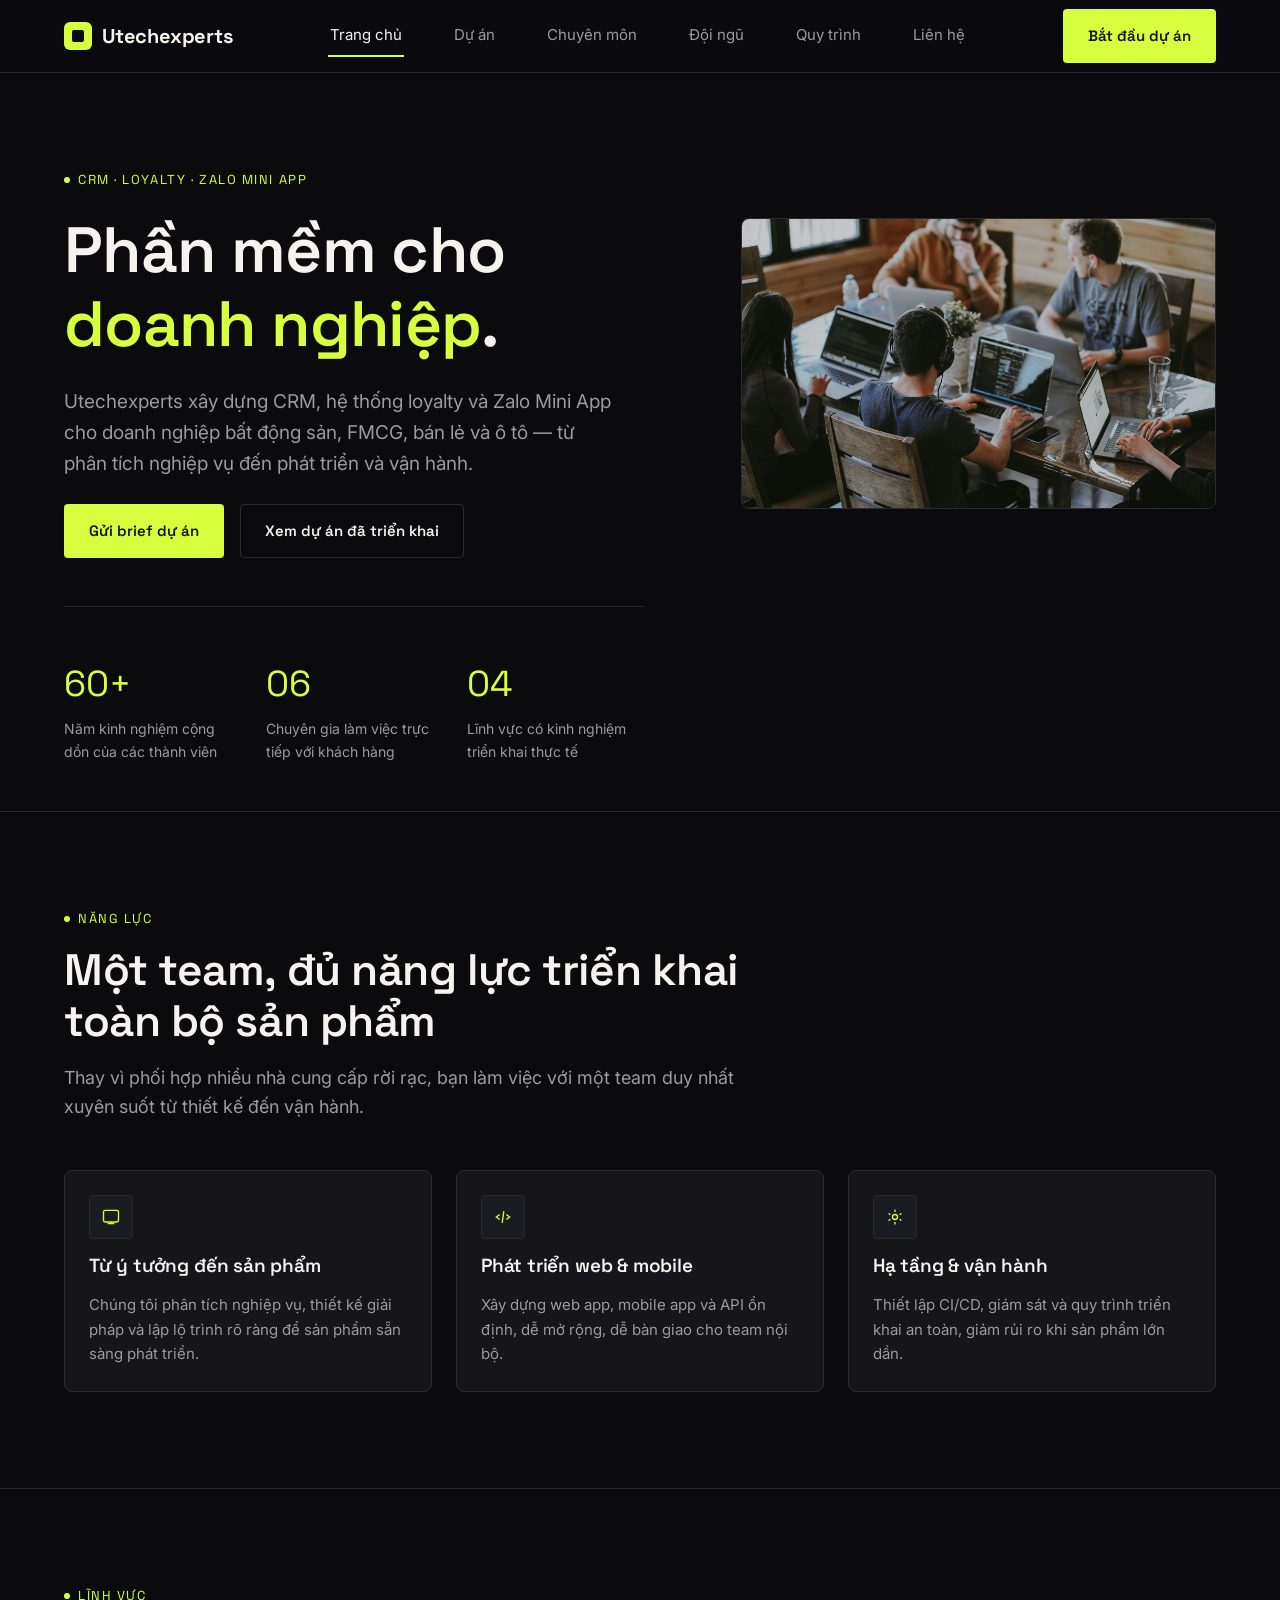
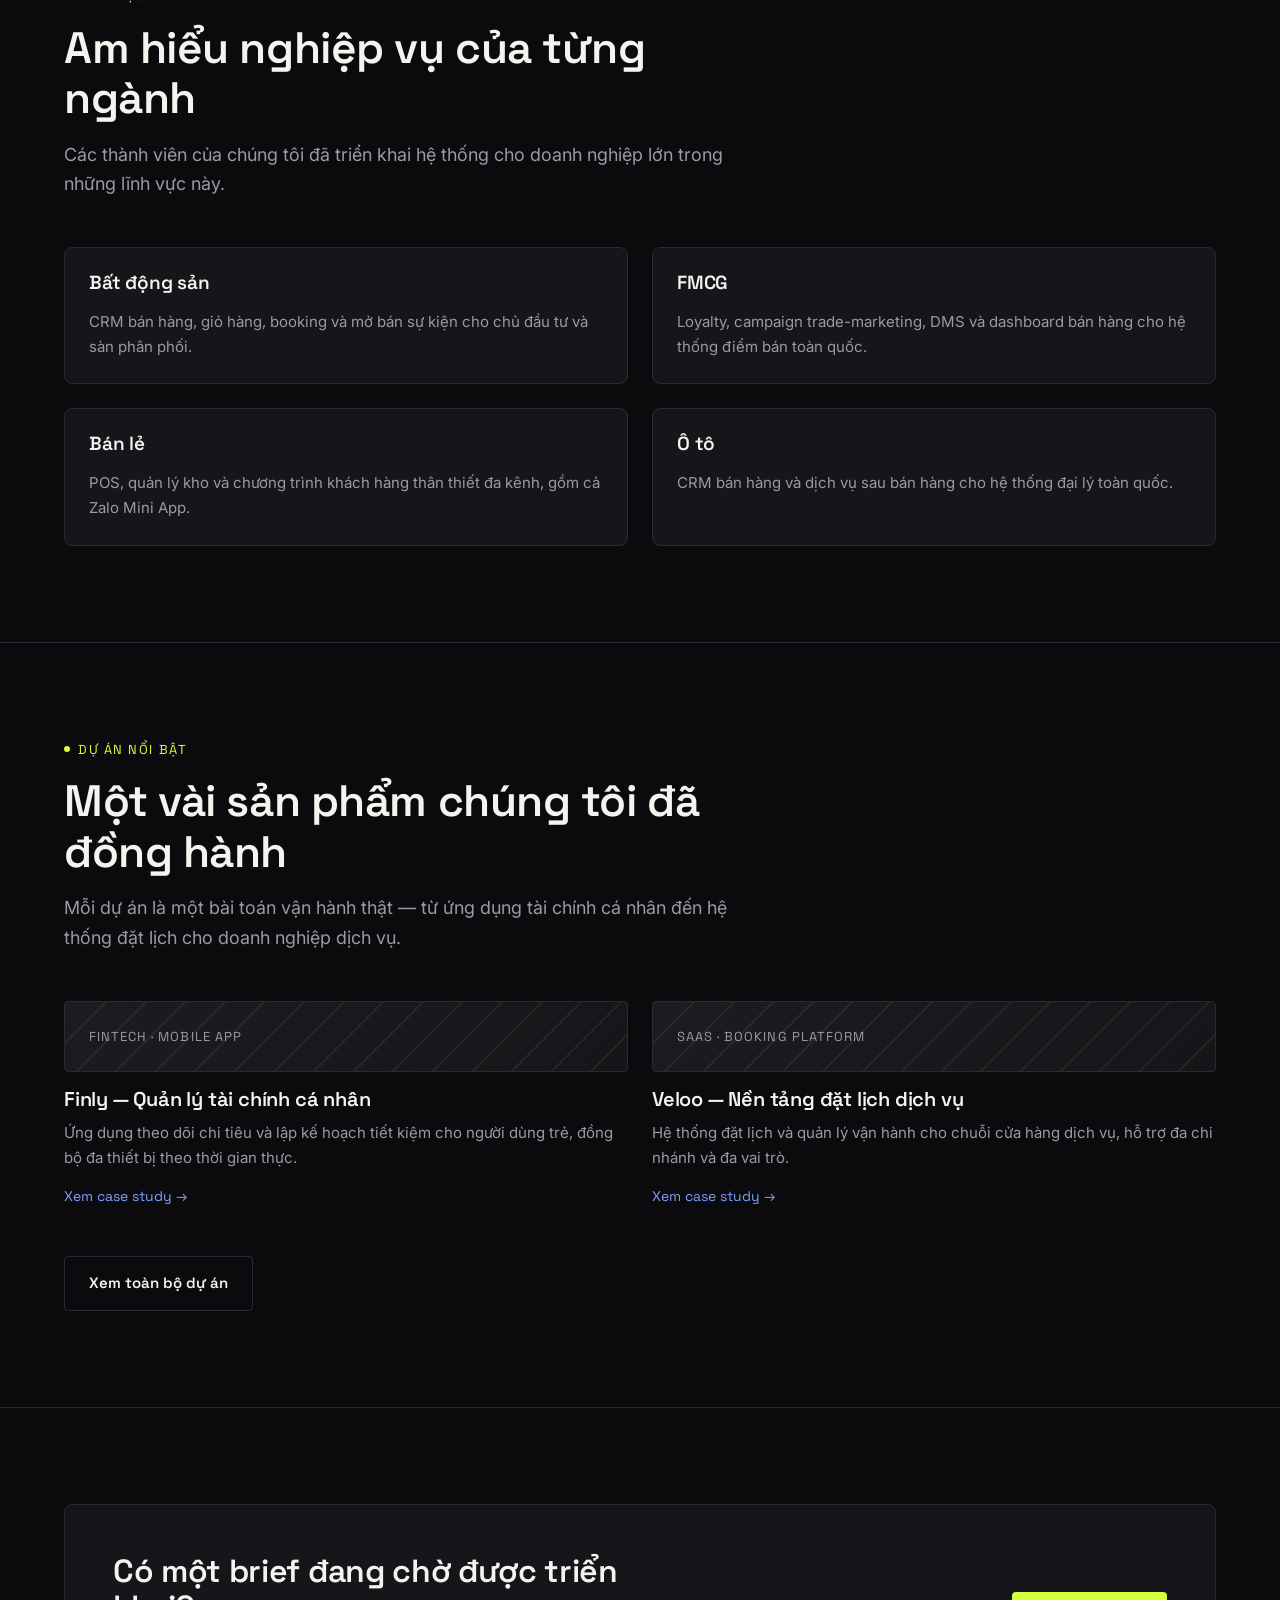
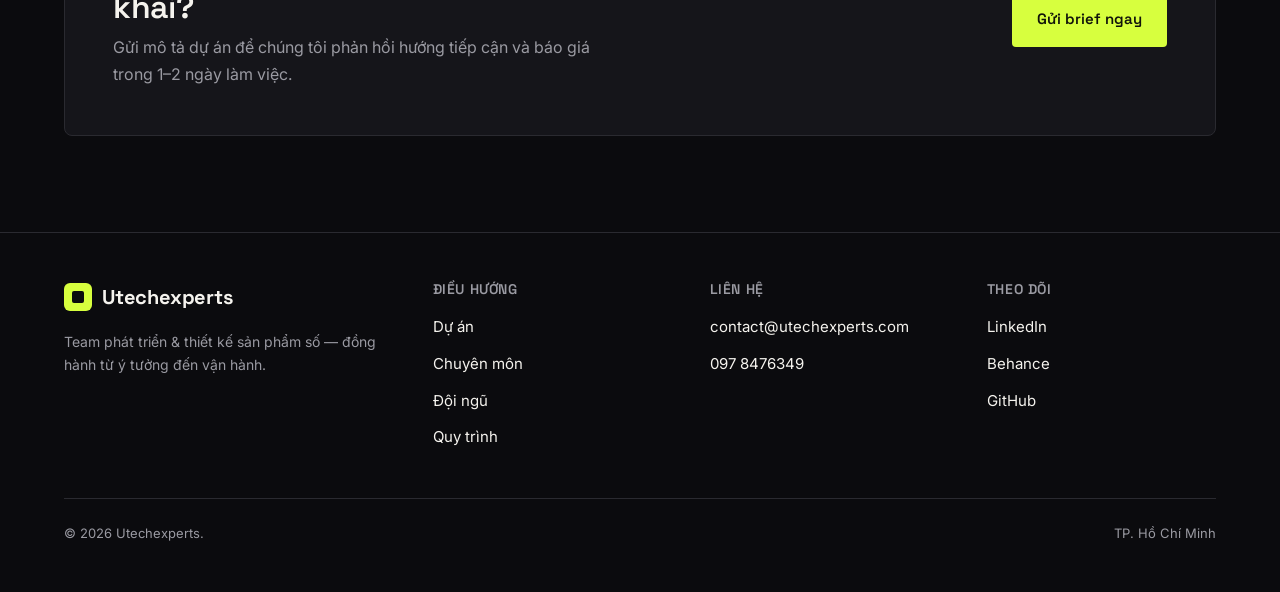
==== index.html @ b56ea6f6 "Point share metadata at utechexperts.com Co-Authored-By: Claude Opus 5.5 <noreply@anthropic.com>" ====
<!doctype html>
<html lang="vi">
<head>
<meta charset="utf-8" />
<meta name="viewport" content="width=device-width, initial-scale=1" />
<title>Utechexperts — Đối tác phát triển sản phẩm số</title>
<meta name="description" content="Utechexperts xây dựng CRM, hệ thống loyalty và Zalo Mini App cho doanh nghiệp, từ phân tích nghiệp vụ đến phát triển và vận hành." />
<link rel="icon" href="assets/favicon.svg" type="image/svg+xml" />
<link rel="apple-touch-icon" href="assets/apple-touch-icon.png" />
<meta property="og:type" content="website" />
<meta property="og:site_name" content="Utechexperts" />
<meta property="og:title" content="Utechexperts — Đối tác phát triển sản phẩm số" />
<meta property="og:description" content="Utechexperts xây dựng CRM, hệ thống loyalty và Zalo Mini App cho doanh nghiệp, từ phân tích nghiệp vụ đến phát triển và vận hành." />
<meta property="og:url" content="https://utechexperts.com/" />
<meta property="og:image" content="https://utechexperts.com/assets/og-image.png" />
<meta property="og:image:width" content="1200" />
<meta property="og:image:height" content="630" />
<meta name="twitter:card" content="summary_large_image" />
<link rel="preconnect" href="https://fonts.googleapis.com" />
<link rel="preconnect" href="https://fonts.gstatic.com" crossorigin />
<link href="https://fonts.googleapis.com/css2?family=Space+Grotesk:wght@500;600;700&family=Inter:wght@400;500;600&display=swap" rel="stylesheet" />
<link rel="stylesheet" href="styles.css" />
</head>
<body>
<a class="skip-link" href="#main">Bỏ qua, đến nội dung chính</a>

<header class="site-header">
  <div class="wrap">
    <a class="brand" href="index.html"><span class="brand-mark" aria-hidden="true"></span>Utechexperts</a>
    <nav class="nav-links" aria-label="Điều hướng chính">
      <a href="index.html" aria-current="page">Trang chủ</a>
      <a href="projects.html">Dự án</a>
      <a href="expertise.html">Chuyên môn</a>
      <a href="team.html">Đội ngũ</a>
      <a href="process.html">Quy trình</a>
      <a href="contact.html">Liên hệ</a>
    </nav>
    <div class="header-actions">
      <a class="btn btn-primary" href="contact.html">Bắt đầu dự án</a>
      <button class="nav-toggle" type="button" aria-label="Mở menu" aria-expanded="false" aria-controls="mobile-panel">
        <span class="od-stack" aria-hidden="true"><span></span><span></span><span></span></span>
      </button>
    </div>
  </div>
</header>
<div class="mobile-panel" id="mobile-panel">
  <div class="wrap">
    <a href="index.html" aria-current="page">Trang chủ</a>
    <a href="projects.html">Dự án</a>
    <a href="expertise.html">Chuyên môn</a>
    <a href="team.html">Đội ngũ</a>
    <a href="process.html">Quy trình</a>
    <a href="contact.html">Liên hệ</a>
    <a class="btn btn-primary btn-block" href="contact.html">Bắt đầu dự án</a>
  </div>
</div>

<main id="main">

  <section class="hero">
    <div class="wrap">
      <div class="hero-copy">
        <span class="eyebrow">CRM · Loyalty · Zalo Mini App</span>
        <h1 class="hero-title">Phần mềm cho<br /><span class="accent-text">doanh nghiệp</span>.</h1>
        <p class="hero-sub">Utechexperts xây dựng CRM, hệ thống loyalty và Zalo Mini App cho doanh nghiệp bất động sản, FMCG, bán lẻ và ô tô — từ phân tích nghiệp vụ đến phát triển và vận hành.</p>
        <div class="hero-cta">
          <a class="btn btn-primary" href="contact.html">Gửi brief dự án</a>
          <a class="btn btn-ghost" href="projects.html">Xem dự án đã triển khai</a>
        </div>
      </div>
      <div class="hero-media">
        <img class="od-media od-media-cover" src="assets/hero-workspace.jpg" width="1800" height="1100" alt="Thành viên Utechexperts đang làm việc cùng nhau trên laptop" loading="eager" />
      </div>
    </div>
    <div class="wrap">
      <div class="stat-row">
        <div class="od-stat reveal">
          <span class="stat-num" data-start-years="2017,2011,2016,2016,2019,2017">60+</span>
          <span class="stat-label">Năm kinh nghiệm cộng dồn của các thành viên</span>
        </div>
        <div class="od-stat reveal">
          <span class="stat-num">06</span>
          <span class="stat-label">Chuyên gia làm việc trực tiếp với khách hàng</span>
        </div>
        <div class="od-stat reveal">
          <span class="stat-num">04</span>
          <span class="stat-label">Lĩnh vực có kinh nghiệm triển khai thực tế</span>
        </div>
      </div>
    </div>
  </section>

  <section class="section" aria-labelledby="capability-title">
    <div class="wrap">
      <div class="section-head reveal">
        <span class="eyebrow">Năng lực</span>
        <h2 class="section-title" id="capability-title">Một team, đủ năng lực triển khai toàn bộ sản phẩm</h2>
        <p>Thay vì phối hợp nhiều nhà cung cấp rời rạc, bạn làm việc với một team duy nhất xuyên suốt từ thiết kế đến vận hành.</p>
      </div>
      <div class="capability-grid">
        <article class="capability-card card reveal">
          <div class="capability-icon" aria-hidden="true">
            <svg width="20" height="20" viewBox="0 0 24 24" fill="none" stroke="currentColor" stroke-width="1.6"><rect x="3" y="4" width="18" height="14" rx="2"/><path d="M8 20h8M12 18v2"/></svg>
          </div>
          <h3>Từ ý tưởng đến sản phẩm</h3>
          <p>Chúng tôi phân tích nghiệp vụ, thiết kế giải pháp và lập lộ trình rõ ràng để sản phẩm sẵn sàng phát triển.</p>
        </article>
        <article class="capability-card card reveal">
          <div class="capability-icon" aria-hidden="true">
            <svg width="20" height="20" viewBox="0 0 24 24" fill="none" stroke="currentColor" stroke-width="1.6"><path d="M8 9l-4 3 4 3M16 9l4 3-4 3M13 5l-2 14"/></svg>
          </div>
          <h3>Phát triển web &amp; mobile</h3>
          <p>Xây dựng web app, mobile app và API ổn định, dễ mở rộng, dễ bàn giao cho team nội bộ.</p>
        </article>
        <article class="capability-card card reveal">
          <div class="capability-icon" aria-hidden="true">
            <svg width="20" height="20" viewBox="0 0 24 24" fill="none" stroke="currentColor" stroke-width="1.6"><circle cx="12" cy="12" r="3"/><path d="M12 3v3M12 18v3M4.2 7.8l2.3 1.3M17.5 14.9l2.3 1.3M4.2 16.2l2.3-1.3M17.5 9.1l2.3-1.3"/></svg>
          </div>
          <h3>Hạ tầng &amp; vận hành</h3>
          <p>Thiết lập CI/CD, giám sát và quy trình triển khai an toàn, giảm rủi ro khi sản phẩm lớn dần.</p>
        </article>
      </div>
    </div>
  </section>

  <section class="section" aria-labelledby="industry-title">
    <div class="wrap">
      <div class="section-head reveal">
        <span class="eyebrow">Lĩnh vực</span>
        <h2 class="section-title" id="industry-title">Am hiểu nghiệp vụ của từng ngành</h2>
        <p>Các thành viên của chúng tôi đã triển khai hệ thống cho doanh nghiệp lớn trong những lĩnh vực này.</p>
      </div>
      <div class="expertise-grid">
        <article class="capability-card card reveal">
          <h3>Bất động sản</h3>
          <p>CRM bán hàng, giỏ hàng, booking và mở bán sự kiện cho chủ đầu tư và sàn phân phối.</p>
        </article>
        <article class="capability-card card reveal">
          <h3>FMCG</h3>
          <p>Loyalty, campaign trade-marketing, DMS và dashboard bán hàng cho hệ thống điểm bán toàn quốc.</p>
        </article>
        <article class="capability-card card reveal">
          <h3>Bán lẻ</h3>
          <p>POS, quản lý kho và chương trình khách hàng thân thiết đa kênh, gồm cả Zalo Mini App.</p>
        </article>
        <article class="capability-card card reveal">
          <h3>Ô tô</h3>
          <p>CRM bán hàng và dịch vụ sau bán hàng cho hệ thống đại lý toàn quốc.</p>
        </article>
      </div>
    </div>
  </section>

  <section class="section" aria-labelledby="projects-title">
    <div class="wrap">
      <div class="section-head reveal">
        <span class="eyebrow">Dự án nổi bật</span>
        <h2 class="section-title" id="projects-title">Một vài sản phẩm chúng tôi đã đồng hành</h2>
        <p>Mỗi dự án là một bài toán vận hành thật — từ ứng dụng tài chính cá nhân đến hệ thống đặt lịch cho doanh nghiệp dịch vụ.</p>
      </div>
      <div class="project-preview-grid">
        <article class="project-card reveal">
          <div class="project-media"><span class="project-tag">Fintech · Mobile app</span></div>
          <div class="project-body">
            <h3>Finly — Quản lý tài chính cá nhân</h3>
            <p class="od-clamp-2">Ứng dụng theo dõi chi tiêu và lập kế hoạch tiết kiệm cho người dùng trẻ, đồng bộ đa thiết bị theo thời gian thực.</p>
            <a class="project-link" href="projects.html#finly">Xem case study →</a>
          </div>
        </article>
        <article class="project-card reveal">
          <div class="project-media"><span class="project-tag">SaaS · Booking platform</span></div>
          <div class="project-body">
            <h3>Veloo — Nền tảng đặt lịch dịch vụ</h3>
            <p class="od-clamp-2">Hệ thống đặt lịch và quản lý vận hành cho chuỗi cửa hàng dịch vụ, hỗ trợ đa chi nhánh và đa vai trò.</p>
            <a class="project-link" href="projects.html#veloo">Xem case study →</a>
          </div>
        </article>
      </div>
      <div class="hero-cta" style="margin-top: var(--gap-lg)">
        <a class="btn btn-ghost" href="projects.html">Xem toàn bộ dự án</a>
      </div>
    </div>
  </section>

  <section class="section" aria-labelledby="cta-title">
    <div class="wrap">
      <div class="cta-band reveal">
        <div class="od-stack" style="gap: 8px; max-width: 520px;">
          <h2 id="cta-title">Có một brief đang chờ được triển khai?</h2>
          <p>Gửi mô tả dự án để chúng tôi phản hồi hướng tiếp cận và báo giá trong 1–2 ngày làm việc.</p>
        </div>
        <a class="btn btn-primary" href="contact.html">Gửi brief ngay</a>
      </div>
    </div>
  </section>

</main>

<footer class="site-footer">
  <div class="wrap">
    <div class="footer-grid">
      <div class="footer-brand">
        <a class="brand" href="index.html"><span class="brand-mark" aria-hidden="true"></span>Utechexperts</a>
        <p>Team phát triển &amp; thiết kế sản phẩm số — đồng hành từ ý tưởng đến vận hành.</p>
      </div>
      <div class="footer-col">
        <h4>Điều hướng</h4>
        <ul>
          <li><a href="projects.html">Dự án</a></li>
          <li><a href="expertise.html">Chuyên môn</a></li>
          <li><a href="team.html">Đội ngũ</a></li>
          <li><a href="process.html">Quy trình</a></li>
        </ul>
      </div>
      <div class="footer-col">
        <h4>Liên hệ</h4>
        <ul>
          <li><a href="mailto:contact@utechexperts.com">contact@utechexperts.com</a></li>
          <li><a href="tel:+84978476349">097 8476349</a></li>
        </ul>
      </div>
      <div class="footer-col">
        <h4>Theo dõi</h4>
        <ul>
          <li><a href="#">LinkedIn</a></li>
          <li><a href="#">Behance</a></li>
          <li><a href="#">GitHub</a></li>
        </ul>
      </div>
    </div>
    <div class="footer-bottom">
      <span>© 2026 Utechexperts.</span>
      <span>TP. Hồ Chí Minh</span>
    </div>
  </div>
</footer>

<script src="script.js" defer></script>
</body>
</html>
---- styles.css ----
/* OD-LAYOUT-PRIMITIVES v1 — structure only: display, flex/grid, overflow, wrapping, ratio.
   Put this @layer first; product CSS outside the layer always wins. */
@layer od-layout {
  :where(.od-stack,.od-row,.od-row-top,.od-cluster,.od-grid,.od-field,.od-stat,.od-cell,.od-tile) > :where(*) { min-width: 0; }

  .od-stack   { display: flex; flex-direction: column; gap: var(--od-gap, 8px); }
  .od-row     { display: flex; align-items: center; gap: var(--od-gap, 8px); }
  .od-row-top { display: flex; align-items: flex-start; gap: var(--od-gap, 8px); }
  .od-cluster { display: flex; flex-wrap: wrap; align-items: center; gap: var(--od-gap, 8px); }
  .od-fill    { flex: 1 1 0; min-width: 0; }
  .od-fixed   { flex: none; }
  .od-grid    { display: grid; gap: var(--od-gap, 12px); grid-template-columns: repeat(var(--od-cols, 3), minmax(0, 1fr)); }

  .od-stat, .od-field, .od-cell { display: grid; gap: var(--od-gap, 2px); }
  :where(.od-stat,.od-field,.od-cell) > :where(*) { display: block; }
  .od-tile { display: grid; grid-template-rows: auto 1fr; }
  :where(.od-tile) > :where(*) { display: block; }

  .od-media { display: block; width: 100%; height: auto; aspect-ratio: var(--od-ratio, auto); }
  .od-media-cover { object-fit: cover; }

  .od-truncate { display: block; max-width: 100%; overflow: hidden; white-space: nowrap; text-overflow: ellipsis; }
  .od-clamp-2, .od-clamp-3 { display: -webkit-box; -webkit-box-orient: vertical; overflow: hidden; overflow-wrap: anywhere; }
  .od-clamp-2 { -webkit-line-clamp: 2; }
  .od-clamp-3 { -webkit-line-clamp: 3; }
  .od-lines-2 { min-height: calc(2 * 1.4em); }
  .od-nowrap  { white-space: nowrap; }
  .od-keep    { word-break: keep-all; overflow-wrap: anywhere; }

  .od-screen { display: grid; grid-template-rows: auto minmax(0, 1fr) auto; height: 100%; }
  .od-scroll { overflow-y: auto; overscroll-behavior: contain; min-height: 0; }

  .od-rail { display: flex; gap: var(--od-gap, 8px); overflow-x: auto; scroll-snap-type: x proximity; scrollbar-width: none;
             padding-inline: var(--od-rail-pad, 16px); scroll-padding-inline: var(--od-rail-pad, 16px); }
  .od-rail::-webkit-scrollbar { display: none; }
  :where(.od-rail) > :where(*) { flex: none; scroll-snap-align: start; }
  :where(.od-rail) > :where(:last-child) { margin-inline-end: var(--od-rail-pad, 16px); }

  .od-spacer { flex: none; visibility: hidden; pointer-events: none; }
  .od-touch  { min-width: 44px; min-height: 44px; }
}
/* /OD-LAYOUT-PRIMITIVES v1 */

/* ---------- Design tokens ---------- */
:root {
  --bg: #0b0b0e;
  --surface: #15151a;
  --surface-2: #1b1b22;
  --fg: #f5f3ee;
  --muted: #9a9aa2;
  --border: #2a2a30;
  --accent: #d7ff3e;
  --accent-ink: #11140a;
  --accent-2: #7f9fff;
  --danger: #ff6b5e;
  --success: #6fe6a3;

  --font-display: "Space Grotesk", system-ui, -apple-system, "Segoe UI", "Helvetica Neue", Arial, sans-serif;
  --font-body: "Inter", system-ui, -apple-system, "Segoe UI", "Helvetica Neue", Arial, sans-serif;

  --radius: 4px;
  --radius-lg: 8px;

  --container: 1200px;
  --gap-xs: 8px;
  --gap-sm: 16px;
  --gap-md: 24px;
  --gap-lg: 48px;
  --gap-xl: 96px;

  --dur-sm: 200ms;
  --dur-md: 320ms;
  --ease-out: cubic-bezier(0.16, 1, 0.3, 1);
  --ease-in: cubic-bezier(0.7, 0, 0.84, 0);
}

@media (prefers-reduced-motion: reduce) {
  *, *::before, *::after { animation-duration: 0.001ms !important; animation-iteration-count: 1 !important; transition-duration: 0.001ms !important; scroll-behavior: auto !important; }
}

/* ---------- Reset ---------- */
* { box-sizing: border-box; }
html { scroll-behavior: smooth; }
body {
  margin: 0;
  background: var(--bg);
  color: var(--fg);
  font-family: var(--font-body);
  font-size: 16px;
  line-height: 1.65;
  -webkit-font-smoothing: antialiased;
}
img { max-width: 100%; }
h1, h2, h3, h4 { font-family: var(--font-display); font-weight: 600; line-height: 1.15; margin: 0; letter-spacing: -0.01em; }
p { margin: 0; color: var(--muted); max-width: 68ch; }
a { color: inherit; }
ul { margin: 0; padding: 0; list-style: none; }
button { font-family: inherit; }

a:focus-visible,
button:focus-visible,
input:focus-visible,
select:focus-visible,
textarea:focus-visible,
[tabindex]:focus-visible {
  outline: 2px solid var(--accent);
  outline-offset: 3px;
  border-radius: var(--radius);
}

.skip-link {
  position: absolute;
  left: -9999px;
  top: 0;
  background: var(--accent);
  color: var(--accent-ink);
  padding: 10px 16px;
  border-radius: var(--radius);
  z-index: 200;
}
.skip-link:focus {
  left: var(--gap-sm);
  top: var(--gap-sm);
}

/* ---------- Layout helpers ---------- */
.wrap {
  max-width: var(--container);
  margin: 0 auto;
  padding: 0 var(--gap-md);
}
.section {
  padding: var(--gap-xl) 0;
  border-top: 1px solid var(--border);
}
.section--tight { padding: var(--gap-lg) 0; }
.section-head {
  display: flex;
  flex-direction: column;
  gap: var(--gap-sm);
  margin-bottom: var(--gap-lg);
  max-width: 680px;
}
.eyebrow {
  display: inline-flex;
  align-items: center;
  gap: 8px;
  font-family: var(--font-display);
  font-size: 13px;
  letter-spacing: 0.12em;
  text-transform: uppercase;
  color: var(--accent);
}
.eyebrow::before {
  content: "";
  width: 6px;
  height: 6px;
  border-radius: 50%;
  background: var(--accent);
}
h2.section-title { font-size: clamp(28px, 4vw, 44px); }
.section-head p { font-size: 18px; }

/* ---------- Header ---------- */
.site-header {
  position: sticky;
  top: 0;
  z-index: 100;
  background: rgba(11, 11, 14, 0.86);
  backdrop-filter: blur(10px);
  border-bottom: 1px solid var(--border);
}
.site-header .wrap {
  display: flex;
  align-items: center;
  justify-content: space-between;
  height: 72px;
}
.brand {
  font-family: var(--font-display);
  font-weight: 700;
  font-size: 20px;
  letter-spacing: -0.01em;
  display: flex;
  align-items: center;
  gap: 10px;
  text-decoration: none;
  white-space: nowrap;
}
.brand-mark {
  width: 28px;
  height: 28px;
  border-radius: 6px;
  background: var(--accent);
  flex: none;
  position: relative;
}
.brand-mark::after {
  content: "";
  position: absolute;
  inset: 8px;
  background: var(--bg);
  border-radius: 2px;
}

.nav-links {
  display: flex;
  align-items: center;
  gap: var(--gap-lg);
}
.nav-links a {
  font-size: 15px;
  text-decoration: none;
  color: var(--muted);
  padding: 8px 2px;
  border-bottom: 2px solid transparent;
  transition: color var(--dur-sm) var(--ease-out), border-color var(--dur-sm) var(--ease-out);
}
.nav-links a:hover { color: var(--fg); }
.nav-links a[aria-current="page"] { color: var(--fg); border-bottom-color: var(--accent); }

.header-actions { display: flex; align-items: center; gap: var(--gap-sm); }

.nav-toggle {
  display: none;
  flex: none;
  width: 44px;
  height: 44px;
  align-items: center;
  justify-content: center;
  background: transparent;
  border: 1px solid var(--border);
  border-radius: var(--radius);
  color: var(--fg);
  cursor: pointer;
}
.nav-toggle .od-stack { display: flex; flex-direction: column; gap: 4px; width: 18px; height: auto; background: none; }
.nav-toggle span { display: block; height: 2px; background: var(--fg); border-radius: 1px; transition: transform var(--dur-sm) var(--ease-out), opacity var(--dur-sm) var(--ease-out); }
.nav-toggle[aria-expanded="true"] span:nth-child(1) { transform: translateY(6px) rotate(45deg); }
.nav-toggle[aria-expanded="true"] span:nth-child(2) { opacity: 0; }
.nav-toggle[aria-expanded="true"] span:nth-child(3) { transform: translateY(-6px) rotate(-45deg); }

.mobile-panel {
  display: none;
  border-top: 1px solid var(--border);
  background: var(--bg);
}
.mobile-panel.is-open { display: block; }
.mobile-panel .wrap { flex-direction: column; align-items: stretch; height: auto; padding: var(--gap-md); gap: var(--gap-sm); display: flex; }
.mobile-panel a {
  text-decoration: none;
  color: var(--fg);
  font-family: var(--font-display);
  font-size: 18px;
  padding: 12px 4px;
  border-bottom: 1px solid var(--border);
}
.mobile-panel a[aria-current="page"] { color: var(--accent); }

/* ---------- Buttons ---------- */
.btn {
  display: inline-flex;
  align-items: center;
  justify-content: center;
  gap: 8px;
  padding: 14px 24px;
  border-radius: var(--radius);
  font-family: var(--font-display);
  font-size: 15px;
  font-weight: 600;
  text-decoration: none;
  cursor: pointer;
  border: 1px solid transparent;
  transition: transform var(--dur-sm) var(--ease-out), background var(--dur-sm) var(--ease-out), border-color var(--dur-sm) var(--ease-out);
  white-space: nowrap;
}
.btn:active { transform: translateY(1px); }
.btn-primary { background: var(--accent); color: var(--accent-ink); }
.btn-primary:hover { background: #c3ea2f; }
.btn-ghost { background: transparent; color: var(--fg); border-color: var(--border); }
.btn-ghost:hover { border-color: var(--fg); }
.btn-block { width: 100%; }
.btn[disabled] { opacity: 0.5; cursor: not-allowed; }

/* ---------- Hero ---------- */
.hero { padding: var(--gap-xl) 0 var(--gap-lg); }
.hero .wrap {
  display: grid;
  grid-template-columns: 1.1fr 0.9fr;
  gap: var(--gap-xl);
  align-items: center;
}
.hero-copy { display: flex; flex-direction: column; gap: var(--gap-md); }
.hero-title { font-size: clamp(36px, 5.4vw, 64px); }
.hero-title .accent-text { color: var(--accent); }
.hero-sub { font-size: 19px; max-width: 46ch; }
.hero-cta { display: flex; gap: var(--gap-sm); flex-wrap: wrap; }
.hero-media { border-radius: var(--radius-lg); overflow: hidden; border: 1px solid var(--border); }
.hero-media img { --od-ratio: 1800/1100; }

.stat-row {
  display: grid;
  grid-template-columns: repeat(3, minmax(0, 1fr));
  gap: var(--gap-md);
  margin-top: var(--gap-lg);
  padding-top: var(--gap-lg);
  border-top: 1px solid var(--border);
}
.stat-row .od-stat .stat-num { font-family: var(--font-display); font-size: 36px; color: var(--accent); }
.stat-row .od-stat .stat-label { font-size: 14px; color: var(--muted); }

/* ---------- Cards / chips ---------- */
.chip {
  display: inline-flex;
  align-items: center;
  padding: 6px 12px;
  border-radius: 999px;
  border: 1px solid var(--border);
  font-size: 13px;
  color: var(--muted);
  background: var(--surface);
  white-space: nowrap;
}
.card {
  background: var(--surface);
  border: 1px solid var(--border);
  border-radius: var(--radius-lg);
  padding: var(--gap-md);
}

/* capability / value grid */
.capability-grid { display: grid; grid-template-columns: repeat(3, minmax(0, 1fr)); gap: var(--gap-md); }
.capability-card { display: flex; flex-direction: column; gap: var(--gap-sm); }
.capability-icon {
  width: 44px; height: 44px;
  border-radius: var(--radius);
  background: var(--surface-2);
  border: 1px solid var(--border);
  display: flex; align-items: center; justify-content: center;
  color: var(--accent);
  flex: none;
}
.capability-card h3 { font-size: 19px; }
.capability-card p { font-size: 15px; }

/* featured project preview on home */
.project-preview-grid { display: grid; grid-template-columns: repeat(2, minmax(0, 1fr)); gap: var(--gap-md); }
.project-card { display: flex; flex-direction: column; overflow: hidden; }
.project-media {
  --od-ratio: 16/10;
  border-radius: var(--radius);
  background: linear-gradient(135deg, var(--surface-2), var(--surface));
  border: 1px solid var(--border);
  position: relative;
  display: flex;
  align-items: flex-end;
  padding: var(--gap-md);
  overflow: hidden;
}
.project-media .project-tag {
  font-family: var(--font-display);
  font-size: 13px;
  letter-spacing: 0.08em;
  text-transform: uppercase;
  color: var(--muted);
}
.project-media::before {
  content: "";
  position: absolute;
  inset: 0;
  background: repeating-linear-gradient(135deg, rgba(215,255,62,0.07) 0 2px, transparent 2px 28px);
}
.project-body { padding-top: var(--gap-sm); display: flex; flex-direction: column; gap: 10px; }
.project-body h3 { font-size: 20px; }
.project-body p { font-size: 15px; }
.project-link {
  margin-top: 4px;
  font-family: var(--font-display);
  font-size: 14px;
  color: var(--accent-2);
  text-decoration: none;
  display: inline-flex;
  align-items: center;
  gap: 6px;
}
.project-link:hover { text-decoration: underline; }

/* CTA band */
.cta-band {
  background: var(--surface);
  border: 1px solid var(--border);
  border-radius: var(--radius-lg);
  padding: var(--gap-lg);
  display: flex;
  align-items: center;
  justify-content: space-between;
  gap: var(--gap-lg);
  flex-wrap: wrap;
}
.cta-band h2 { font-size: clamp(24px, 3vw, 32px); }

/* ---------- Footer ---------- */
.site-footer { border-top: 1px solid var(--border); padding: var(--gap-lg) 0; }
.footer-grid { display: grid; grid-template-columns: 1.4fr 1fr 1fr 1fr; gap: var(--gap-lg); }
.footer-brand p { font-size: 14px; margin-top: var(--gap-sm); }
.footer-col h4 { font-family: var(--font-display); font-size: 14px; letter-spacing: 0.04em; text-transform: uppercase; color: var(--muted); margin-bottom: var(--gap-sm); }
.footer-col ul { display: flex; flex-direction: column; gap: 10px; }
.footer-col a { font-size: 15px; text-decoration: none; color: var(--fg); }
.footer-col a:hover { color: var(--accent); }
.footer-bottom {
  margin-top: var(--gap-lg);
  padding-top: var(--gap-md);
  border-top: 1px solid var(--border);
  display: flex;
  justify-content: space-between;
  align-items: center;
  flex-wrap: wrap;
  gap: var(--gap-sm);
  font-size: 13px;
  color: var(--muted);
}

/* ---------- Projects page ---------- */
.filter-rail { margin-bottom: var(--gap-lg); }
.filter-chip {
  border: 1px solid var(--border);
  background: var(--surface);
  color: var(--muted);
  border-radius: 999px;
  padding: 8px 16px;
  font-size: 14px;
  cursor: pointer;
  transition: border-color var(--dur-sm) var(--ease-out), color var(--dur-sm) var(--ease-out);
}
.filter-chip:hover { color: var(--fg); }
.filter-chip.is-active { border-color: var(--accent); color: var(--fg); background: var(--surface-2); }

.projects-grid { display: grid; grid-template-columns: repeat(2, minmax(0, 1fr)); gap: var(--gap-md); }
.project-meta { display: flex; gap: 8px; flex-wrap: wrap; }

.case-study {
  padding: var(--gap-lg) 0;
  border-top: 1px solid var(--border);
  display: grid;
  grid-template-columns: minmax(0, 0.9fr) minmax(0, 1.1fr);
  align-items: start;
  gap: var(--gap-xl);
  scroll-margin-top: 96px;
}
.case-study:first-of-type { border-top: none; }
.case-study-media { border-radius: var(--radius-lg); border: 1px solid var(--border); }
.case-study-media img { --od-ratio: 4/3; }
.case-study-body { display: flex; flex-direction: column; gap: var(--gap-md); }
.case-kicker { color: var(--accent-2); font-family: var(--font-display); font-size: 13px; letter-spacing: 0.08em; text-transform: uppercase; }
.case-study-body h3 { font-size: clamp(24px, 3vw, 32px); }
.case-block h4 { font-family: var(--font-display); font-size: 14px; color: var(--muted); margin-bottom: 6px; }
.case-block p { font-size: 15px; }

/* ---------- Expertise page ---------- */
.expertise-grid { display: grid; grid-template-columns: repeat(2, minmax(0, 1fr)); gap: var(--gap-md); }
.expertise-card { padding: var(--gap-md); }
.expertise-card .cap-head { margin-bottom: var(--gap-sm); }
.expertise-card h3 { font-size: 21px; }
.skill-rail { gap: 8px; margin-top: var(--gap-sm); }

.principles-grid { display: grid; grid-template-columns: repeat(3, minmax(0, 1fr)); gap: var(--gap-md); }

/* ---------- Team page ---------- */
.team-grid { display: grid; grid-template-columns: repeat(3, minmax(0, 1fr)); gap: var(--gap-md); }
.team-card { overflow: hidden; }
.team-photo { --od-ratio: 1/1; border-radius: var(--radius); margin-bottom: var(--gap-sm); }
.team-avatar {
  display: flex;
  align-items: center;
  justify-content: center;
  aspect-ratio: 2/1;
  background: var(--surface-2);
  border: 1px solid var(--border);
  color: var(--accent);
  font-family: var(--font-display);
  font-size: 40px;
  font-weight: 600;
}
.team-card h3 { font-size: 19px; }
.team-role { color: var(--accent-2); font-size: 14px; margin-top: 2px; }
.team-bio { color: var(--muted); font-size: 14px; margin-top: var(--gap-sm); }
.team-skills { margin-top: var(--gap-sm); gap: 6px; }
.team-links { margin-top: var(--gap-sm); gap: 10px; }
.team-links a {
  width: 36px; height: 36px;
  border-radius: 50%;
  border: 1px solid var(--border);
  display: flex; align-items: center; justify-content: center;
  color: var(--muted);
  text-decoration: none;
  transition: color var(--dur-sm) var(--ease-out), border-color var(--dur-sm) var(--ease-out);
}
.team-links a:hover { color: var(--accent); border-color: var(--accent); }

.culture-band { display: grid; grid-template-columns: repeat(4, minmax(0, 1fr)); gap: var(--gap-md); }
.culture-item { text-align: left; }
.culture-item .stat-num { font-family: var(--font-display); font-size: 30px; color: var(--accent); display: block; }
.culture-item .stat-label { font-size: 14px; color: var(--muted); display: block; margin-top: 4px; }

/* ---------- Process page ---------- */
.process-hero { padding-bottom: var(--gap-md); }
.process-list { display: flex; flex-direction: column; }
.process-step {
  display: grid;
  grid-template-columns: 96px 1fr;
  gap: var(--gap-lg);
  padding: var(--gap-lg) 0;
  border-top: 1px solid var(--border);
}
.process-step:first-child { border-top: none; }
.process-num { font-family: var(--font-display); font-size: 40px; color: var(--surface-2); -webkit-text-stroke: 1px var(--border); }
.process-step.is-visible .process-num,
.process-step h3 { color: var(--fg); }
.process-step-head { display: flex; align-items: baseline; gap: var(--gap-sm); flex-wrap: wrap; margin-bottom: 10px; }
.process-step h3 { font-size: 24px; }
.process-duration { font-size: 13px; color: var(--muted); border: 1px solid var(--border); border-radius: 999px; padding: 4px 10px; white-space: nowrap; }
.process-step p { font-size: 16px; max-width: 60ch; }
.process-deliverables { margin-top: var(--gap-sm); gap: 8px; }

/* ---------- Contact page ---------- */
.contact-layout { display: grid; grid-template-columns: 1fr 1.3fr; gap: var(--gap-xl); align-items: start; }
.contact-info { display: flex; flex-direction: column; gap: var(--gap-lg); }
.contact-info-block h4 { font-family: var(--font-display); font-size: 14px; color: var(--muted); text-transform: uppercase; letter-spacing: 0.06em; margin-bottom: 8px; }
.contact-info-block a, .contact-info-block p { font-size: 17px; }
.contact-info-block a { text-decoration: none; color: var(--fg); }
.contact-info-block a:hover { color: var(--accent); }

.form-card { padding: var(--gap-lg); }
.od-field { gap: 6px; }
.od-field label {
  font-size: 14px;
  font-weight: 600;
  color: var(--fg);
}
.required-mark { color: var(--accent); margin-left: 2px; }
.od-field input,
.od-field select,
.od-field textarea {
  background: var(--bg);
  border: 1px solid var(--border);
  border-radius: var(--radius);
  color: var(--fg);
  padding: 12px 14px;
  font-family: var(--font-body);
  font-size: 15px;
  width: 100%;
}
.od-field input:focus,
.od-field select:focus,
.od-field textarea:focus { outline: 2px solid var(--accent); outline-offset: 2px; }
.od-field textarea { resize: vertical; min-height: 120px; }
.field-hint { font-size: 13px; color: var(--muted); }
.field-error {
  font-size: 13px;
  color: var(--danger);
  display: none;
}
.od-field.has-error input,
.od-field.has-error select,
.od-field.has-error textarea { border-color: var(--danger); }
.od-field.has-error .field-error { display: block; }

.form-grid { display: grid; grid-template-columns: repeat(2, minmax(0, 1fr)); gap: var(--gap-sm); }
.form-grid .od-field--full { grid-column: 1 / -1; }

.form-status {
  display: none;
  align-items: flex-start;
  gap: 10px;
  padding: var(--gap-sm);
  border-radius: var(--radius);
  border: 1px solid var(--success);
  background: rgba(111, 230, 163, 0.08);
  color: var(--success);
  font-size: 14px;
  margin-top: var(--gap-sm);
}
.form-status.is-visible { display: flex; }
.form-status.is-error { border-color: var(--danger); background: rgba(255, 107, 94, 0.08); color: var(--danger); }

.faq-list { display: flex; flex-direction: column; gap: 0; }
.faq-item { border-top: 1px solid var(--border); padding: var(--gap-sm) 0; }
.faq-item:first-child { border-top: none; }
.faq-item summary {
  font-family: var(--font-display);
  font-size: 16px;
  cursor: pointer;
  padding: 8px 0;
  list-style: none;
  display: flex;
  justify-content: space-between;
  align-items: center;
  gap: var(--gap-sm);
}
.faq-item summary::-webkit-details-marker { display: none; }
.faq-item summary::after { content: "+"; color: var(--accent); font-size: 20px; flex: none; }
.faq-item[open] summary::after { content: "–"; }
.faq-item p { padding: 8px 0 4px; font-size: 15px; }

/* ---------- Reveal-on-scroll (progressive, respects reduced motion) ---------- */
.reveal { opacity: 1; transform: none; }
@media (prefers-reduced-motion: no-preference) {
  .reveal { opacity: 0; transform: translateY(16px); transition: opacity var(--dur-md) var(--ease-out), transform var(--dur-md) var(--ease-out); }
  .reveal.is-visible { opacity: 1; transform: none; }
}

/* ---------- Responsive ---------- */
@media (max-width: 1024px) {
  .footer-grid { grid-template-columns: 1.4fr 1fr 1fr; }
  .culture-band { grid-template-columns: repeat(2, minmax(0, 1fr)); }
  .contact-layout { grid-template-columns: 1fr; }
}

/* The full nav collides with the brand and CTA below this width. */
@media (max-width: 1100px) {
  .nav-links { display: none; }
  .header-actions .btn-primary { display: none; }
  .nav-toggle { display: flex; }
}

/* Two-column case studies get too narrow below this width. */
@media (max-width: 960px) {
  .case-study { grid-template-columns: minmax(0, 1fr); gap: var(--gap-md); }
}

@media (max-width: 768px) {
  .nav-links { display: none; }
  .header-actions .btn-primary { display: none; }
  .nav-toggle { display: flex; }

  .hero .wrap { grid-template-columns: 1fr; }
  .stat-row { grid-template-columns: repeat(3, minmax(0, 1fr)); gap: var(--gap-sm); }
  .capability-grid { grid-template-columns: 1fr; }
  .project-preview-grid { grid-template-columns: 1fr; }
  .projects-grid { grid-template-columns: 1fr; }
  .expertise-grid { grid-template-columns: 1fr; }
  .principles-grid { grid-template-columns: 1fr; }
  .team-grid { grid-template-columns: repeat(2, minmax(0, 1fr)); }
  .culture-band { grid-template-columns: repeat(2, minmax(0, 1fr)); }
  .case-study { grid-template-columns: 1fr; gap: var(--gap-md); }
  .process-step { grid-template-columns: 56px 1fr; gap: var(--gap-md); }
  .process-num { font-size: 28px; }
  .footer-grid { grid-template-columns: repeat(2, minmax(0, 1fr)); gap: var(--gap-md); }
  .form-grid { grid-template-columns: 1fr; }
  .cta-band { flex-direction: column; align-items: flex-start; }
}

@media (max-width: 480px) {
  .wrap { padding: 0 var(--gap-sm); }
  .team-grid { grid-template-columns: 1fr; }
  .stat-row { grid-template-columns: 1fr; gap: var(--gap-md); }
  .footer-grid { grid-template-columns: 1fr; }
  .footer-bottom { flex-direction: column; align-items: flex-start; }
}
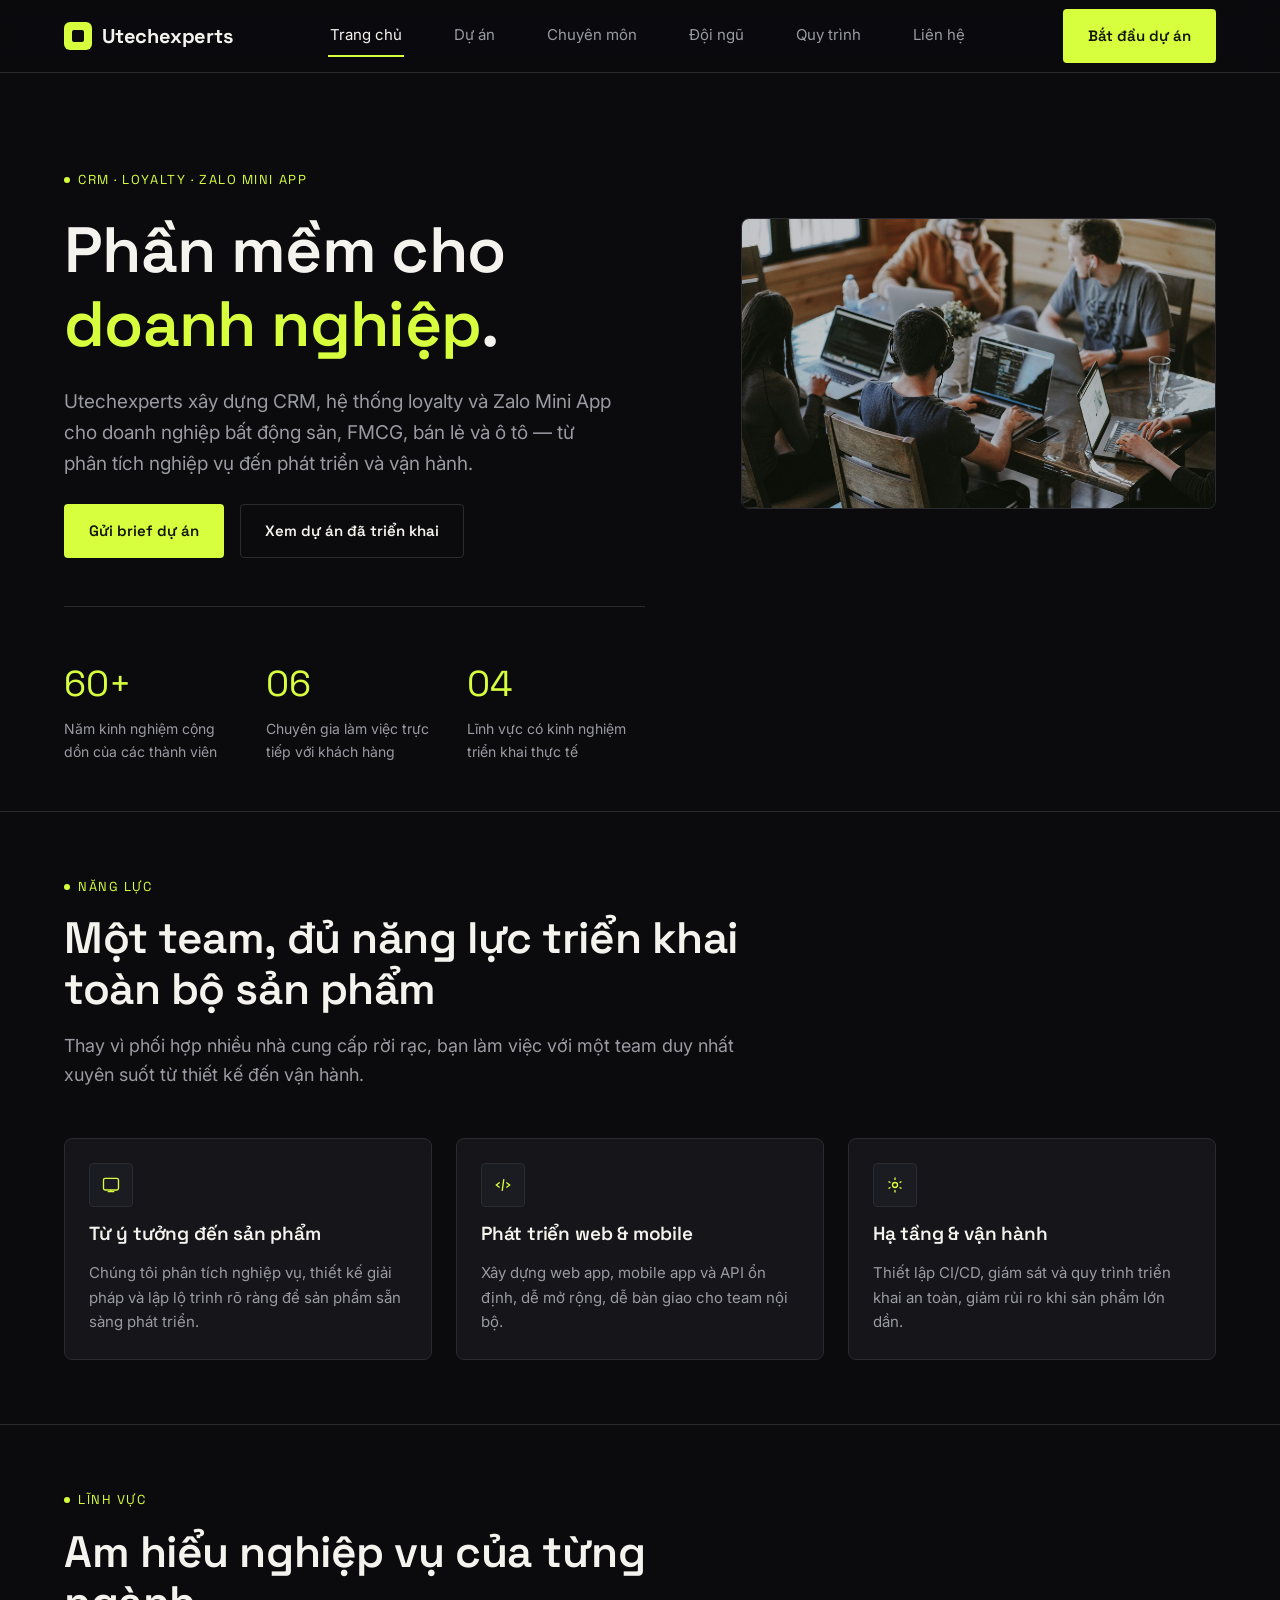
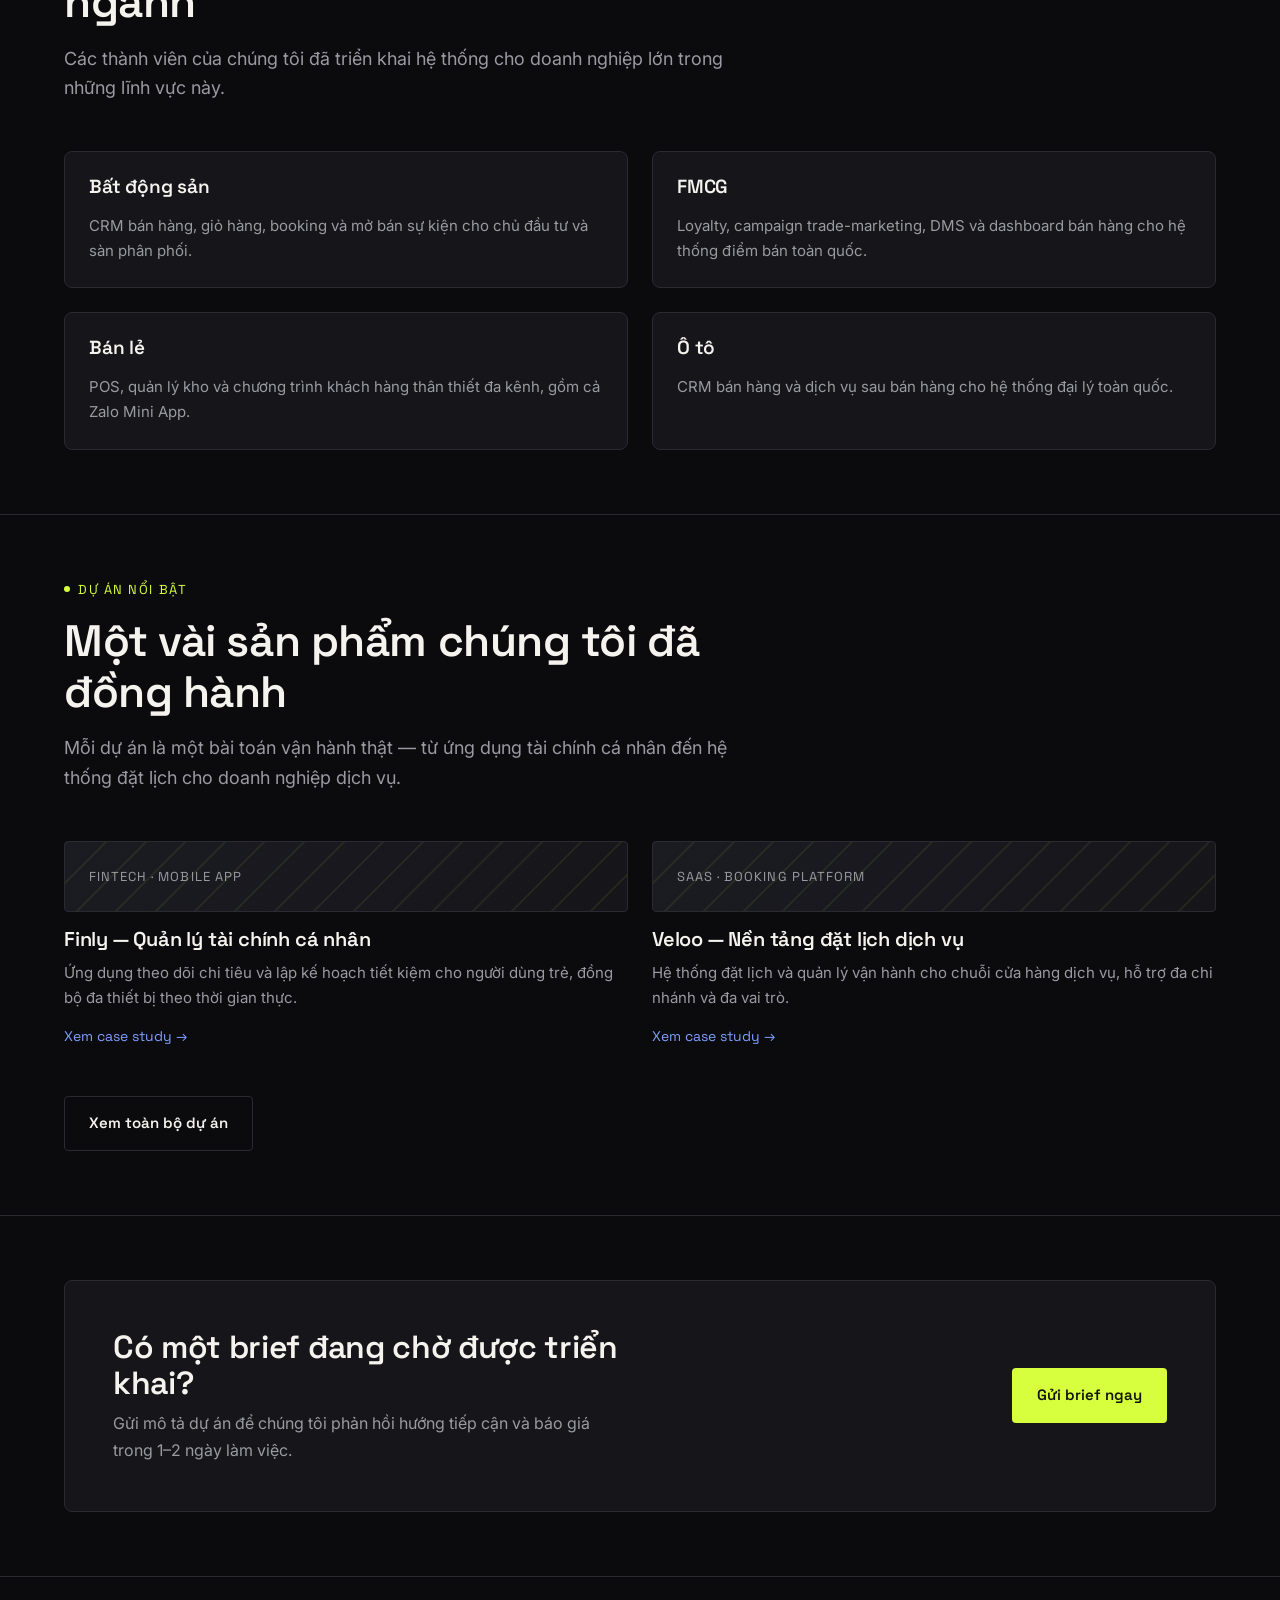
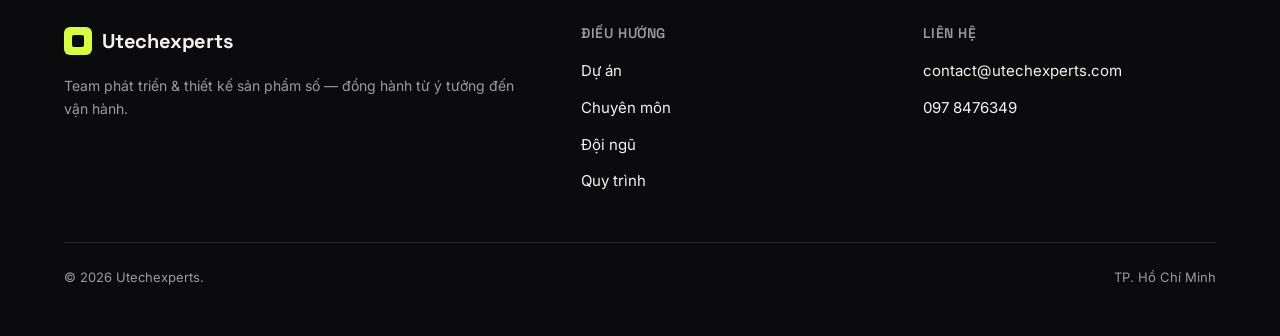
==== commit 67fffe4f: "Tighten page spacing and remove footer social links Balance page header padding, reduce section spac" ====
--- a/index.html
+++ b/index.html
@@ -219,14 +219,6 @@
           <li><a href="tel:+84978476349">097 8476349</a></li>
         </ul>
       </div>
-      <div class="footer-col">
-        <h4>Theo dõi</h4>
-        <ul>
-          <li><a href="#">LinkedIn</a></li>
-          <li><a href="#">Behance</a></li>
-          <li><a href="#">GitHub</a></li>
-        </ul>
-      </div>
     </div>
     <div class="footer-bottom">
       <span>© 2026 Utechexperts.</span>
--- a/styles.css
+++ b/styles.css
@@ -130,7 +130,7 @@
   padding: 0 var(--gap-md);
 }
 .section {
-  padding: var(--gap-xl) 0;
+  padding: clamp(48px, 6vw, 64px) 0;
   border-top: 1px solid var(--border);
 }
 .section--tight { padding: var(--gap-lg) 0; }
@@ -401,7 +401,7 @@
 
 /* ---------- Footer ---------- */
 .site-footer { border-top: 1px solid var(--border); padding: var(--gap-lg) 0; }
-.footer-grid { display: grid; grid-template-columns: 1.4fr 1fr 1fr 1fr; gap: var(--gap-lg); }
+.footer-grid { display: grid; grid-template-columns: 1.6fr 1fr 1fr; gap: var(--gap-lg); }
 .footer-brand p { font-size: 14px; margin-top: var(--gap-sm); }
 .footer-col h4 { font-family: var(--font-display); font-size: 14px; letter-spacing: 0.04em; text-transform: uppercase; color: var(--muted); margin-bottom: var(--gap-sm); }
 .footer-col ul { display: flex; flex-direction: column; gap: 10px; }
@@ -473,7 +473,7 @@
   display: flex;
   align-items: center;
   justify-content: center;
-  aspect-ratio: 2/1;
+  aspect-ratio: 3/1;
   background: var(--surface-2);
   border: 1px solid var(--border);
   color: var(--accent);
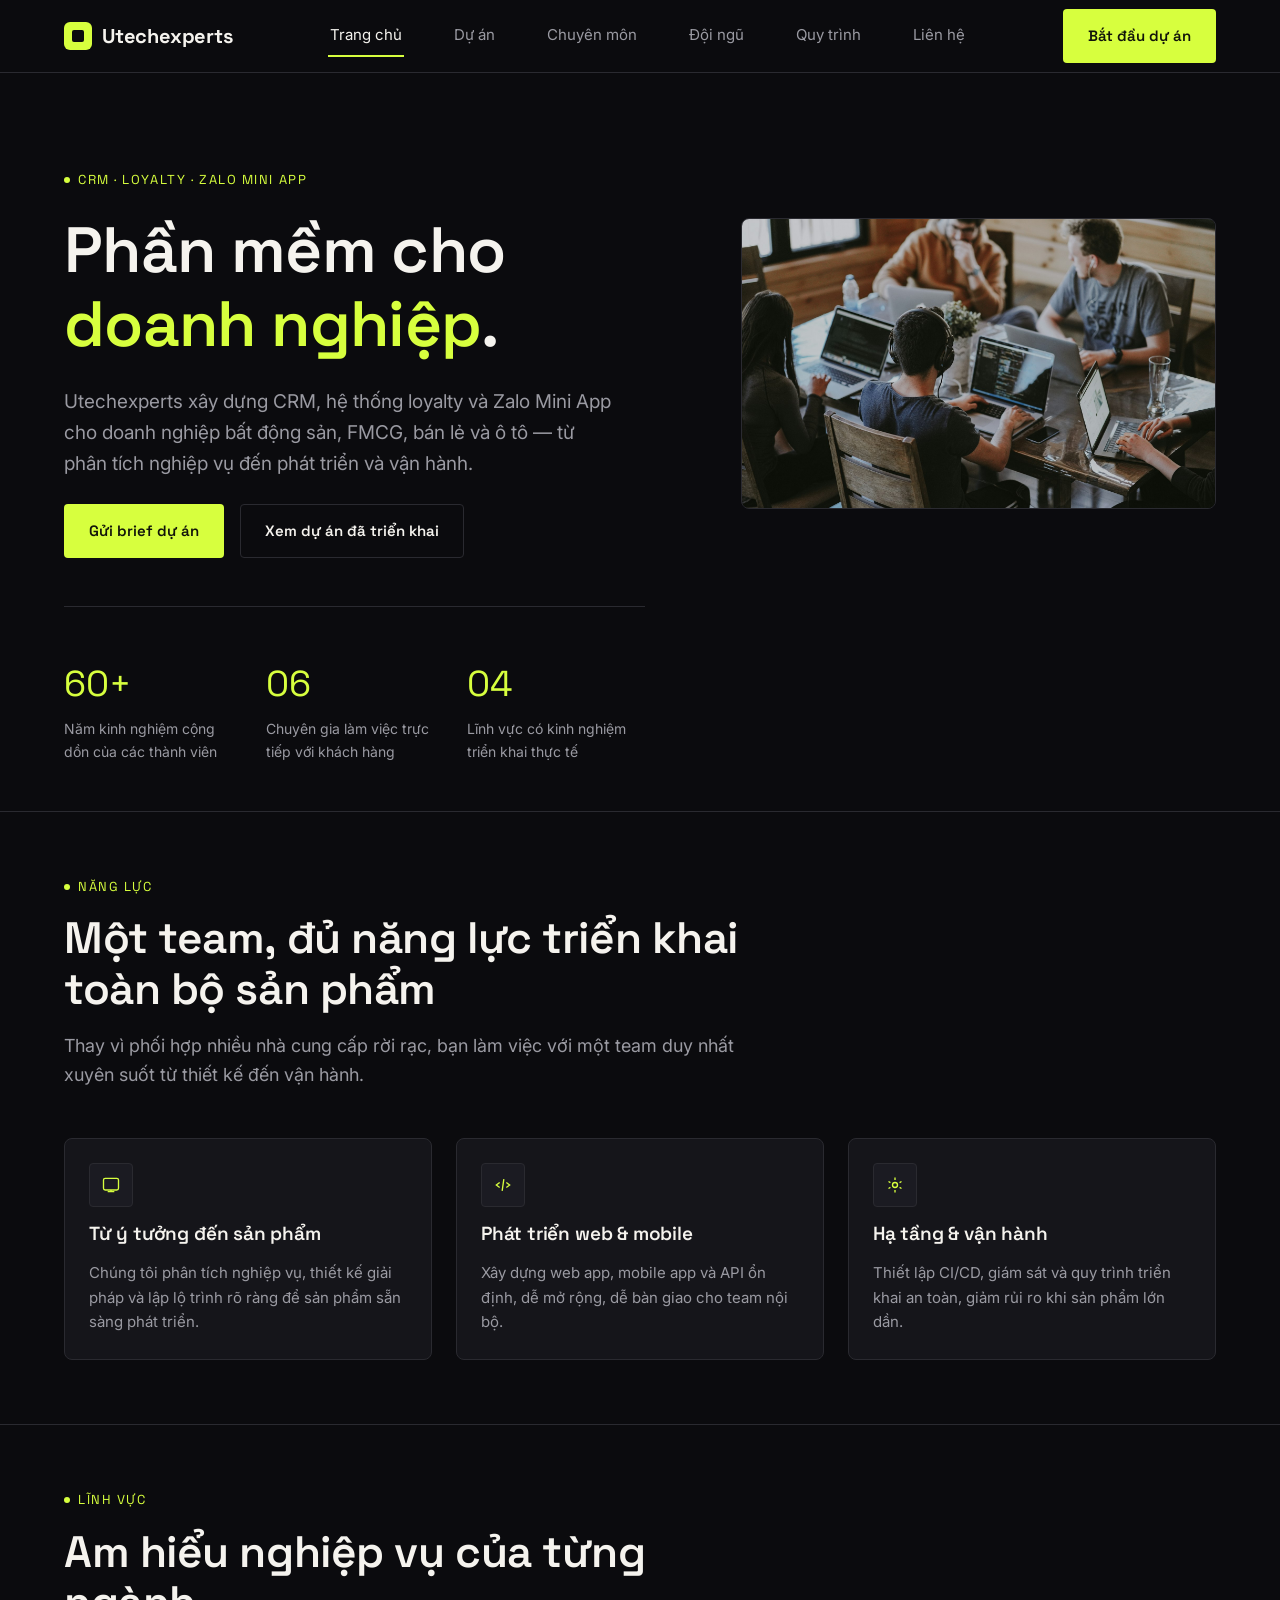
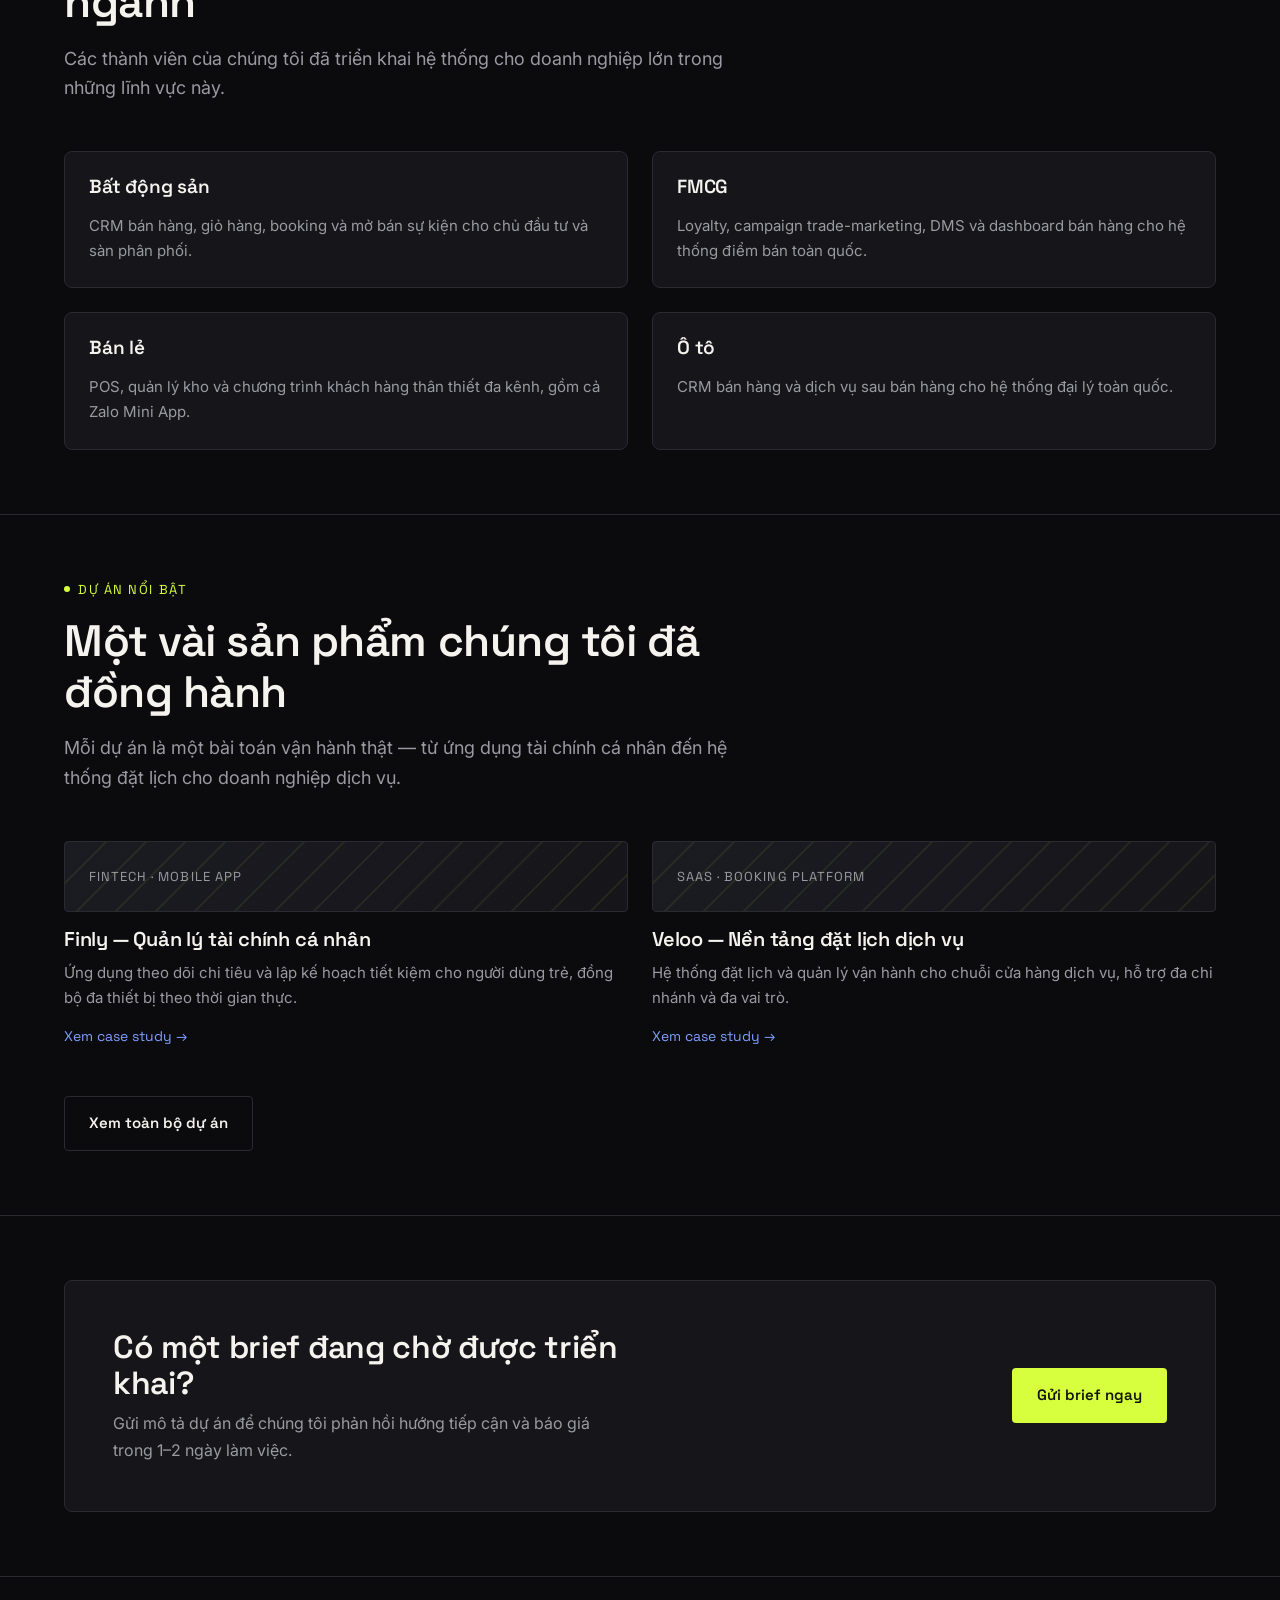
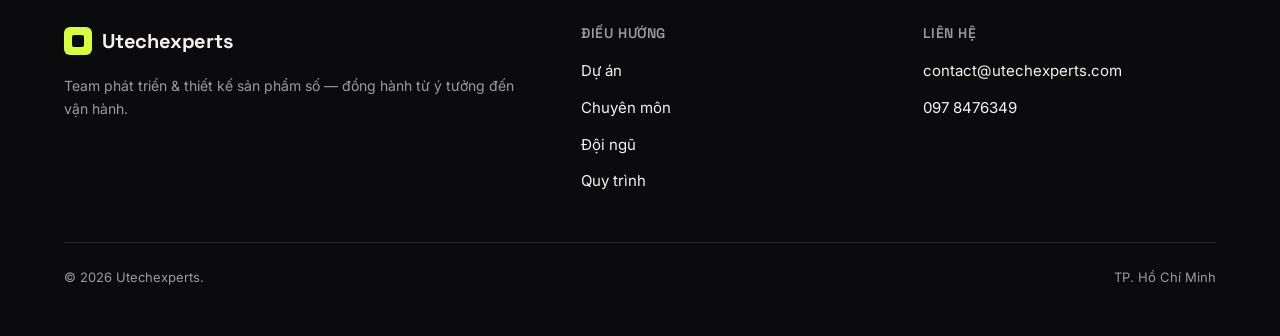
==== commit 9e487306: "Make the sticky header opaque Content showed through the translucent header on iPhone.  Co-Authored-" ====
--- a/index.html
+++ b/index.html
@@ -19,7 +19,7 @@
 <link rel="preconnect" href="https://fonts.googleapis.com" />
 <link rel="preconnect" href="https://fonts.gstatic.com" crossorigin />
 <link href="https://fonts.googleapis.com/css2?family=Space+Grotesk:wght@500;600;700&family=Inter:wght@400;500;600&display=swap" rel="stylesheet" />
-<link rel="stylesheet" href="styles.css" />
+<link rel="stylesheet" href="styles.css?v=c77a673-0644" />
 </head>
 <body>
 <a class="skip-link" href="#main">Bỏ qua, đến nội dung chính</a>
@@ -227,6 +227,6 @@
   </div>
 </footer>
 
-<script src="script.js" defer></script>
+<script src="script.js?v=c77a673-0644" defer></script>
 </body>
 </html>
--- a/styles.css
+++ b/styles.css
@@ -166,8 +166,7 @@
   position: sticky;
   top: 0;
   z-index: 100;
-  background: rgba(11, 11, 14, 0.86);
-  backdrop-filter: blur(10px);
+  background: var(--bg);
   border-bottom: 1px solid var(--border);
 }
 .site-header .wrap {
@@ -236,26 +235,34 @@
 }
 .nav-toggle .od-stack { display: flex; flex-direction: column; gap: 4px; width: 18px; height: auto; background: none; }
 .nav-toggle span { display: block; height: 2px; background: var(--fg); border-radius: 1px; transition: transform var(--dur-sm) var(--ease-out), opacity var(--dur-sm) var(--ease-out); }
-.nav-toggle[aria-expanded="true"] span:nth-child(1) { transform: translateY(6px) rotate(45deg); }
-.nav-toggle[aria-expanded="true"] span:nth-child(2) { opacity: 0; }
-.nav-toggle[aria-expanded="true"] span:nth-child(3) { transform: translateY(-6px) rotate(-45deg); }
+.nav-toggle[aria-expanded="true"] .od-stack span:nth-child(1) { transform: translateY(6px) rotate(45deg); }
+.nav-toggle[aria-expanded="true"] .od-stack span:nth-child(2) { opacity: 0; }
+.nav-toggle[aria-expanded="true"] .od-stack span:nth-child(3) { transform: translateY(-6px) rotate(-45deg); }
 
 .mobile-panel {
   display: none;
-  border-top: 1px solid var(--border);
+  position: fixed;
+  top: 73px; /* below the 72px sticky header and its border */
+  left: 0;
+  right: 0;
+  z-index: 99;
+  max-height: calc(100dvh - 73px);
+  overflow-y: auto;
+  border-bottom: 1px solid var(--border);
   background: var(--bg);
 }
 .mobile-panel.is-open { display: block; }
-.mobile-panel .wrap { flex-direction: column; align-items: stretch; height: auto; padding: var(--gap-md); gap: var(--gap-sm); display: flex; }
+.mobile-panel .wrap { flex-direction: column; align-items: stretch; height: auto; padding: var(--gap-md); gap: 0; display: flex; }
 .mobile-panel a {
   text-decoration: none;
   color: var(--fg);
   font-family: var(--font-display);
   font-size: 18px;
-  padding: 12px 4px;
+  padding: 16px 4px;
   border-bottom: 1px solid var(--border);
 }
 .mobile-panel a[aria-current="page"] { color: var(--accent); }
+.mobile-panel a.btn-primary { margin-top: var(--gap-md); color: var(--accent-ink); border-bottom: 0; }
 
 /* ---------- Buttons ---------- */
 .btn {
@@ -531,7 +538,7 @@
 .contact-info-block a:hover { color: var(--accent); }
 
 .form-card { padding: var(--gap-lg); }
-.od-field { gap: 6px; }
+.od-field { gap: 6px; align-content: start; }
 .od-field label {
   font-size: 14px;
   font-weight: 600;
@@ -567,6 +574,7 @@
 
 .form-grid { display: grid; grid-template-columns: repeat(2, minmax(0, 1fr)); gap: var(--gap-sm); }
 .form-grid .od-field--full { grid-column: 1 / -1; }
+.cf-turnstile { min-height: 65px; }
 
 .form-status {
   display: none;
@@ -613,7 +621,7 @@
 @media (max-width: 1024px) {
   .footer-grid { grid-template-columns: 1.4fr 1fr 1fr; }
   .culture-band { grid-template-columns: repeat(2, minmax(0, 1fr)); }
-  .contact-layout { grid-template-columns: 1fr; }
+  .contact-layout { grid-template-columns: minmax(0, 1fr); }
 }
 
 /* The full nav collides with the brand and CTA below this width. */
@@ -651,6 +659,7 @@
 }
 
 @media (max-width: 480px) {
+  .form-card { padding: 12px; }
   .wrap { padding: 0 var(--gap-sm); }
   .team-grid { grid-template-columns: 1fr; }
   .stat-row { grid-template-columns: 1fr; gap: var(--gap-md); }
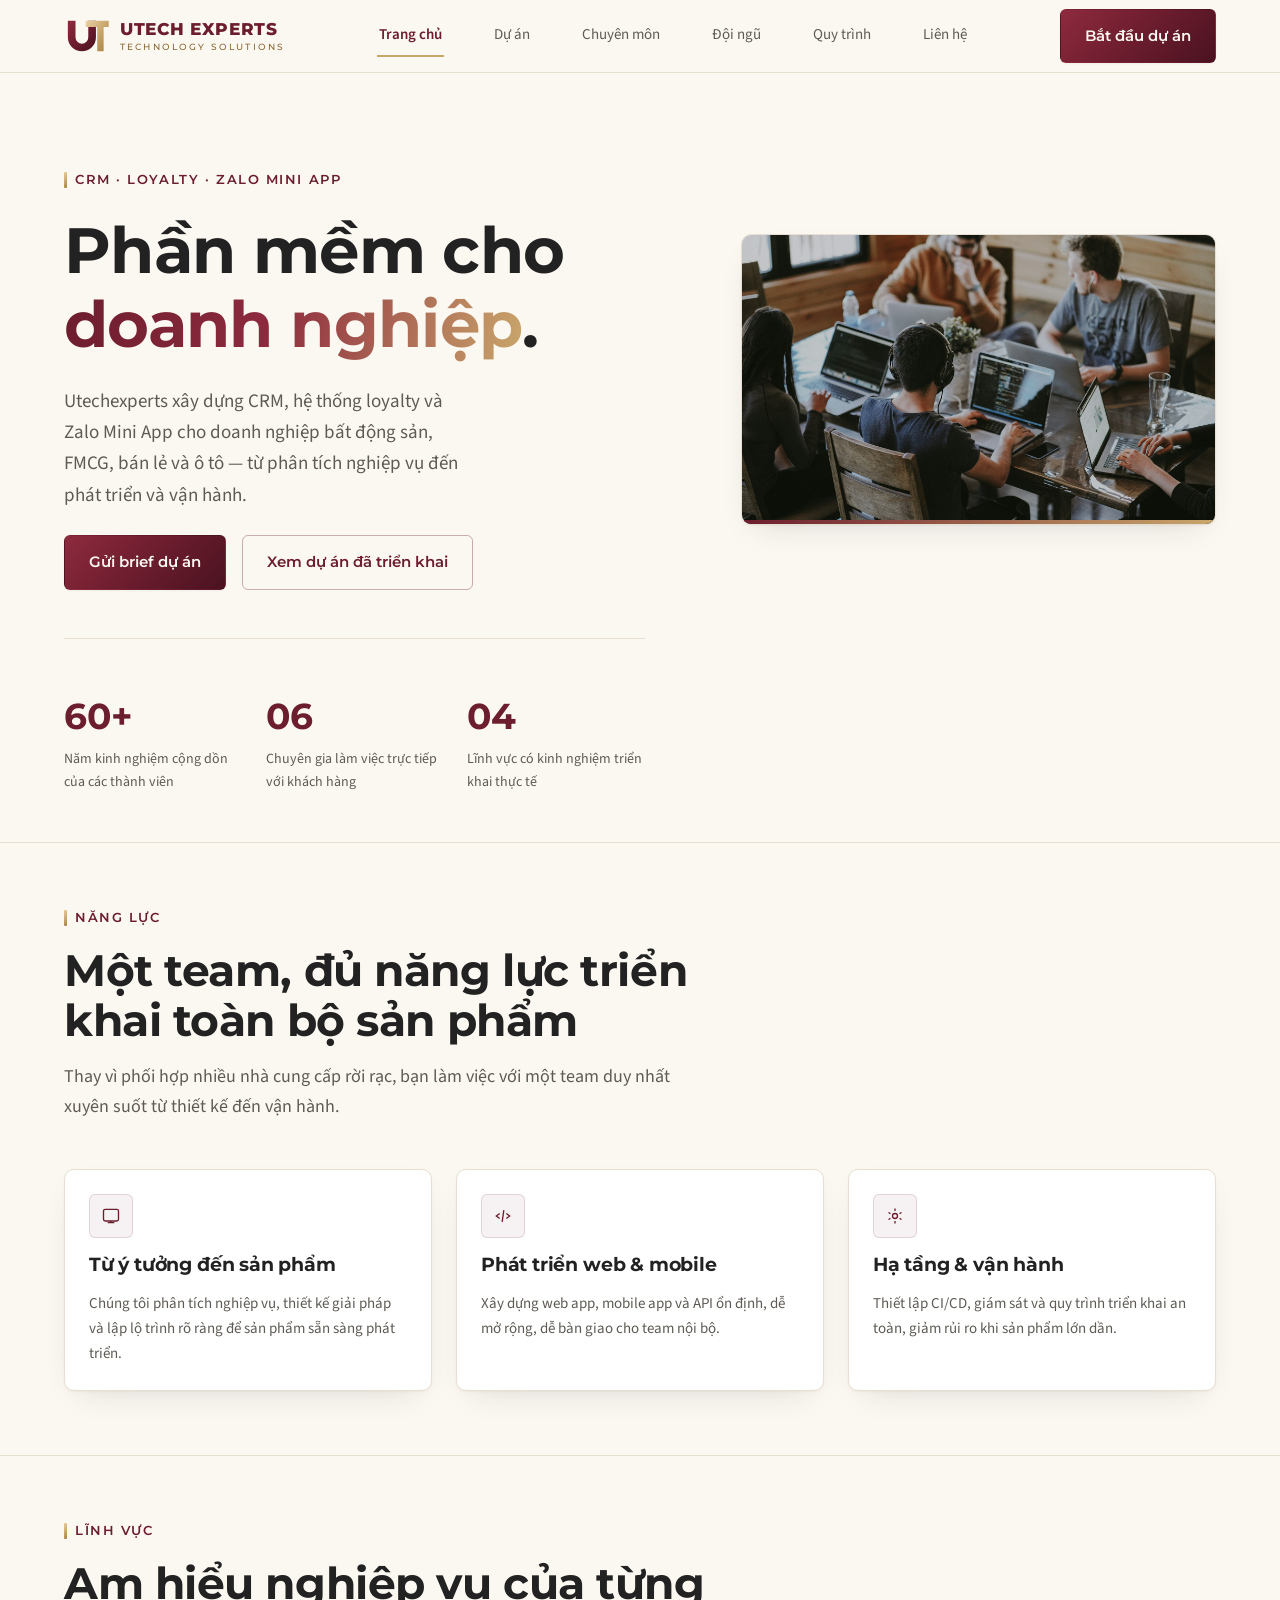
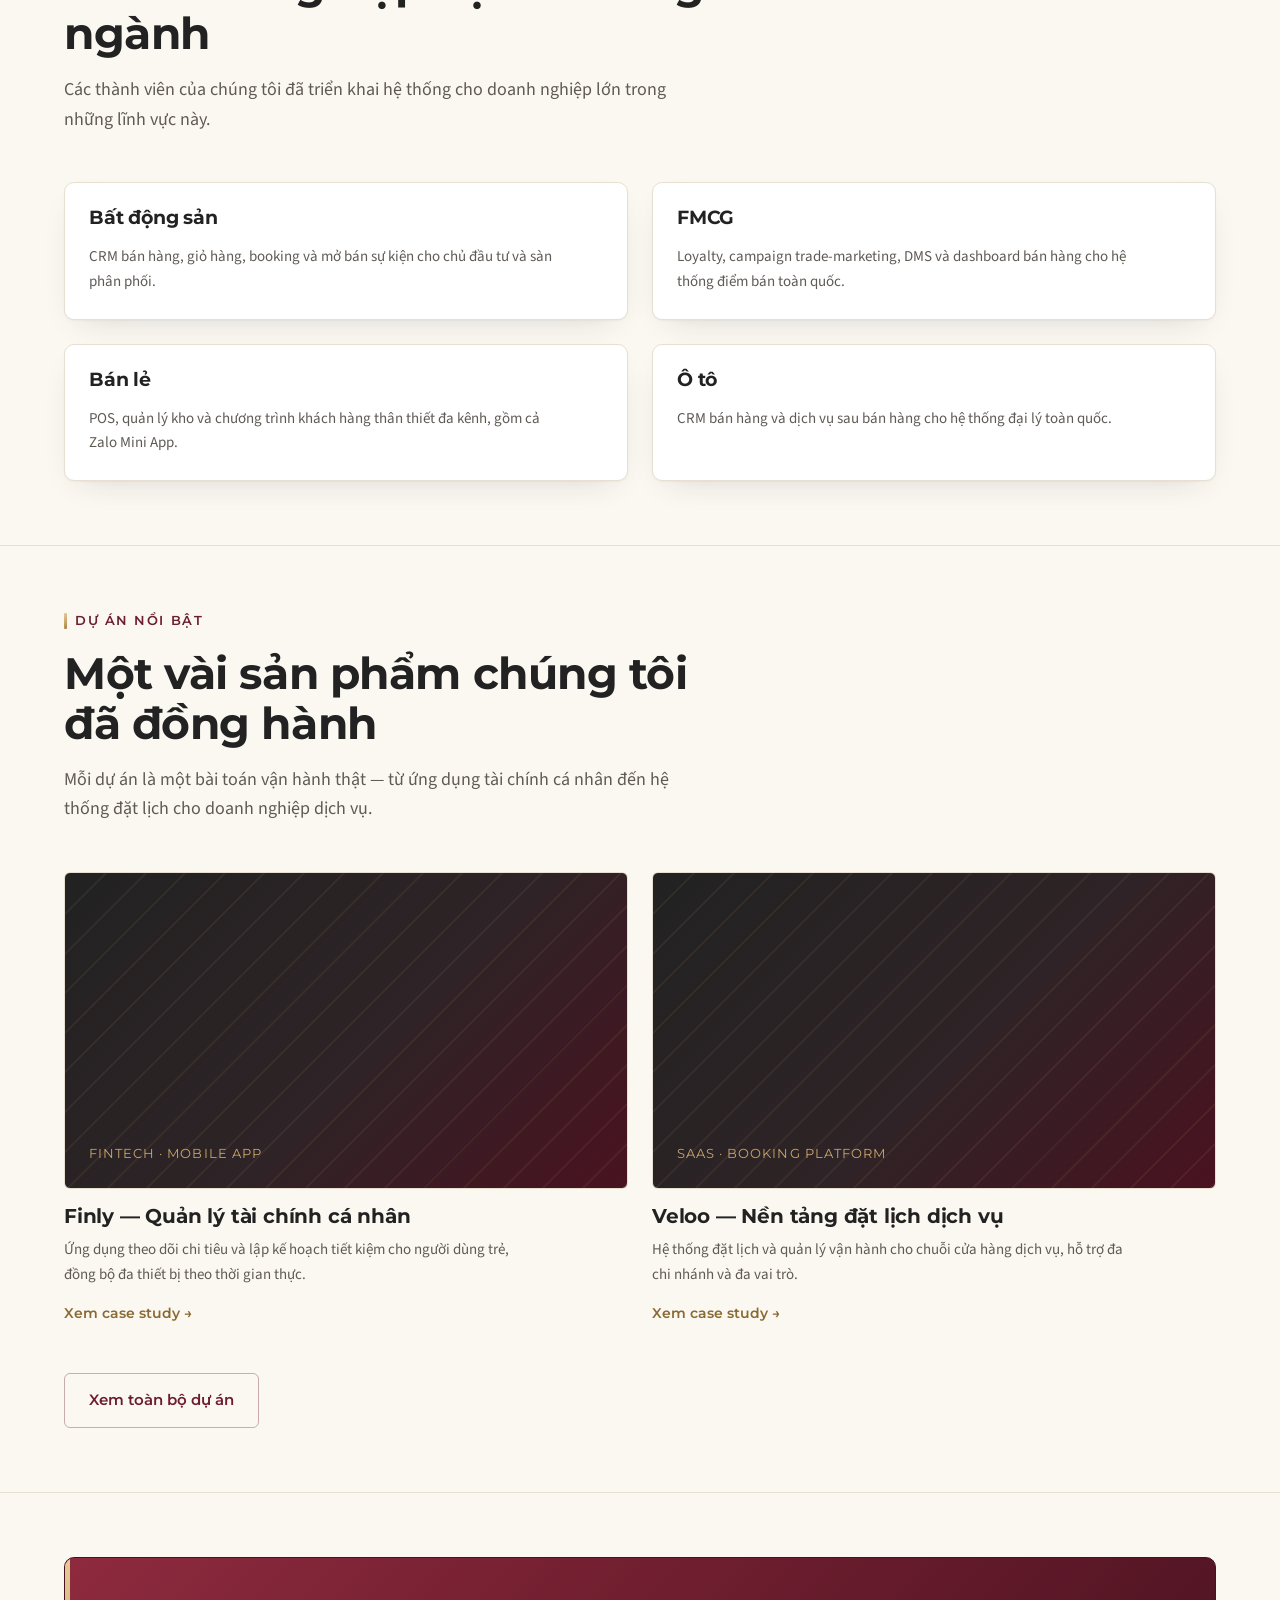
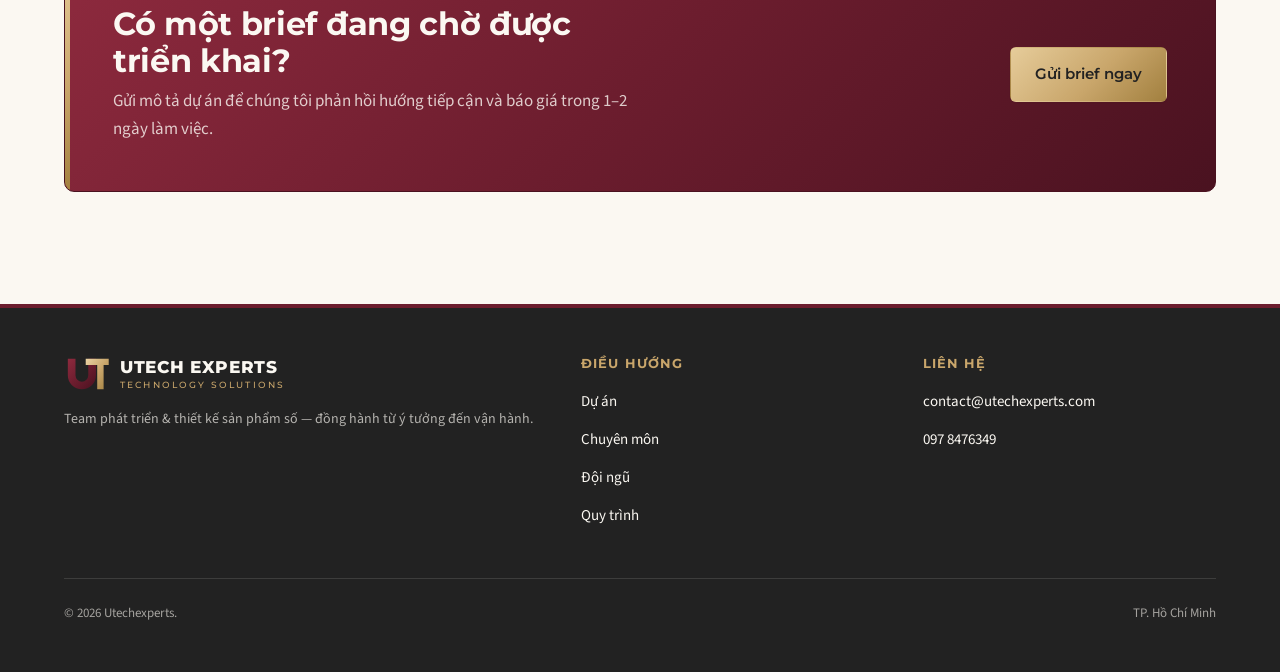
==== commit 082f51d1: "Apply UTech Experts brand guidelines Switch to the burgundy, champagne gold, charcoal and ivory pale" ====
--- a/index.html
+++ b/index.html
@@ -18,15 +18,16 @@
 <meta name="twitter:card" content="summary_large_image" />
 <link rel="preconnect" href="https://fonts.googleapis.com" />
 <link rel="preconnect" href="https://fonts.gstatic.com" crossorigin />
-<link href="https://fonts.googleapis.com/css2?family=Space+Grotesk:wght@500;600;700&family=Inter:wght@400;500;600&display=swap" rel="stylesheet" />
-<link rel="stylesheet" href="styles.css?v=c77a673-0644" />
+<link href="https://fonts.googleapis.com/css2?family=Montserrat:wght@500;600;700;800&family=Source+Sans+3:wght@300;400;600&display=swap" rel="stylesheet" />
+<meta name="theme-color" content="#6C1D2E" />
+<link rel="stylesheet" href="styles.css?v=brand-2326" />
 </head>
 <body>
 <a class="skip-link" href="#main">Bỏ qua, đến nội dung chính</a>
 
 <header class="site-header">
   <div class="wrap">
-    <a class="brand" href="index.html"><span class="brand-mark" aria-hidden="true"></span>Utechexperts</a>
+    <a class="brand" href="index.html" aria-label="Utechexperts — Trang chủ"><img class="brand-logo" src="assets/logo-mark.svg" width="46" height="36" alt="" /><span class="brand-text"><span class="brand-name">UTECH EXPERTS</span><span class="brand-tag">Technology Solutions</span></span></a>
     <nav class="nav-links" aria-label="Điều hướng chính">
       <a href="index.html" aria-current="page">Trang chủ</a>
       <a href="projects.html">Dự án</a>
@@ -200,7 +201,7 @@
   <div class="wrap">
     <div class="footer-grid">
       <div class="footer-brand">
-        <a class="brand" href="index.html"><span class="brand-mark" aria-hidden="true"></span>Utechexperts</a>
+        <a class="brand" href="index.html" aria-label="Utechexperts — Trang chủ"><img class="brand-logo" src="assets/logo-mark.svg" width="46" height="36" alt="" /><span class="brand-text"><span class="brand-name">UTECH EXPERTS</span><span class="brand-tag">Technology Solutions</span></span></a>
         <p>Team phát triển &amp; thiết kế sản phẩm số — đồng hành từ ý tưởng đến vận hành.</p>
       </div>
       <div class="footer-col">
@@ -227,6 +228,6 @@
   </div>
 </footer>
 
-<script src="script.js?v=c77a673-0644" defer></script>
+<script src="script.js?v=brand-2326" defer></script>
 </body>
 </html>
--- a/styles.css
+++ b/styles.css
@@ -41,25 +41,40 @@
 }
 /* /OD-LAYOUT-PRIMITIVES v1 */
 
-/* ---------- Design tokens ---------- */
+/* ---------- Design tokens — UTech Experts Brand Guidelines v1.0 ---------- */
 :root {
-  --bg: #0b0b0e;
-  --surface: #15151a;
-  --surface-2: #1b1b22;
-  --fg: #f5f3ee;
-  --muted: #9a9aa2;
-  --border: #2a2a30;
-  --accent: #d7ff3e;
-  --accent-ink: #11140a;
-  --accent-2: #7f9fff;
-  --danger: #ff6b5e;
-  --success: #6fe6a3;
-
-  --font-display: "Space Grotesk", system-ui, -apple-system, "Segoe UI", "Helvetica Neue", Arial, sans-serif;
-  --font-body: "Inter", system-ui, -apple-system, "Segoe UI", "Helvetica Neue", Arial, sans-serif;
-
-  --radius: 4px;
-  --radius-lg: 8px;
+  /* Brand palette */
+  --burgundy: #6C1D2E;        /* Deep Metallic Burgundy */
+  --burgundy-dark: #4A1220;
+  --burgundy-light: #8E2A3E;
+  --gold: #C9A66B;            /* Rich Champagne Gold */
+  --gold-light: #E6CC9A;
+  --gold-ink: #8A6A33;        /* gold for text on light bg (AA contrast) */
+  --charcoal: #222222;        /* Deep Charcoal */
+  --ivory: #FBF8F2;           /* Warm Ivory */
+
+  --bg: var(--ivory);
+  --surface: #FFFFFF;
+  --surface-2: #F4EEE3;
+  --fg: var(--charcoal);
+  --muted: #5F5A54;
+  --border: #E7DFD1;
+  --accent: var(--burgundy);
+  --accent-ink: var(--ivory);
+  --accent-2: var(--gold-ink);
+  --danger: #B3261E;
+  --success: #2E7D4F;
+
+  --grad-burgundy: linear-gradient(135deg, var(--burgundy-light) 0%, var(--burgundy) 50%, var(--burgundy-dark) 100%);
+  --grad-gold: linear-gradient(135deg, var(--gold-light) 0%, var(--gold) 55%, #A2803F 100%);
+  --shadow-sm: 0 1px 2px rgba(34, 34, 34, 0.05);
+  --shadow-md: 0 1px 2px rgba(34, 34, 34, 0.04), 0 12px 32px -16px rgba(34, 34, 34, 0.18);
+
+  --font-display: "Montserrat", system-ui, -apple-system, "Segoe UI", "Helvetica Neue", Arial, sans-serif;
+  --font-body: "Source Sans 3", "Source Sans Pro", system-ui, -apple-system, "Segoe UI", "Helvetica Neue", Arial, sans-serif;
+
+  --radius: 6px;
+  --radius-lg: 10px;
 
   --container: 1200px;
   --gap-xs: 8px;
@@ -86,12 +101,12 @@
   background: var(--bg);
   color: var(--fg);
   font-family: var(--font-body);
-  font-size: 16px;
+  font-size: 17px;
   line-height: 1.65;
   -webkit-font-smoothing: antialiased;
 }
 img { max-width: 100%; }
-h1, h2, h3, h4 { font-family: var(--font-display); font-weight: 600; line-height: 1.15; margin: 0; letter-spacing: -0.01em; }
+h1, h2, h3, h4 { font-family: var(--font-display); font-weight: 700; line-height: 1.15; margin: 0; letter-spacing: -0.01em; }
 p { margin: 0; color: var(--muted); max-width: 68ch; }
 a { color: inherit; }
 ul { margin: 0; padding: 0; list-style: none; }
@@ -149,14 +164,15 @@
   font-size: 13px;
   letter-spacing: 0.12em;
   text-transform: uppercase;
+  font-weight: 600;
   color: var(--accent);
 }
 .eyebrow::before {
   content: "";
-  width: 6px;
-  height: 6px;
-  border-radius: 50%;
-  background: var(--accent);
+  width: 3px;
+  height: 16px;
+  border-radius: 1px;
+  background: var(--grad-gold);
 }
 h2.section-title { font-size: clamp(28px, 4vw, 44px); }
 .section-head p { font-size: 18px; }
@@ -176,30 +192,28 @@
   height: 72px;
 }
 .brand {
-  font-family: var(--font-display);
-  font-weight: 700;
-  font-size: 20px;
-  letter-spacing: -0.01em;
   display: flex;
   align-items: center;
   gap: 10px;
   text-decoration: none;
   white-space: nowrap;
 }
-.brand-mark {
-  width: 28px;
-  height: 28px;
-  border-radius: 6px;
-  background: var(--accent);
-  flex: none;
-  position: relative;
-}
-.brand-mark::after {
-  content: "";
-  position: absolute;
-  inset: 8px;
-  background: var(--bg);
-  border-radius: 2px;
+.brand-logo { display: block; width: 46px; height: 36px; flex: none; }
+.brand-text { display: flex; flex-direction: column; line-height: 1; gap: 4px; }
+.brand-name {
+  font-family: var(--font-display);
+  font-weight: 800;
+  font-size: 17px;
+  letter-spacing: 0.04em;
+  color: var(--burgundy);
+}
+.brand-tag {
+  font-family: var(--font-display);
+  font-weight: 500;
+  font-size: 9px;
+  letter-spacing: 0.24em;
+  text-transform: uppercase;
+  color: var(--gold-ink);
 }
 
 .nav-links {
@@ -215,8 +229,8 @@
   border-bottom: 2px solid transparent;
   transition: color var(--dur-sm) var(--ease-out), border-color var(--dur-sm) var(--ease-out);
 }
-.nav-links a:hover { color: var(--fg); }
-.nav-links a[aria-current="page"] { color: var(--fg); border-bottom-color: var(--accent); }
+.nav-links a:hover { color: var(--accent); }
+.nav-links a[aria-current="page"] { color: var(--accent); font-weight: 600; border-bottom-color: var(--gold); }
 
 .header-actions { display: flex; align-items: center; gap: var(--gap-sm); }
 
@@ -234,7 +248,7 @@
   cursor: pointer;
 }
 .nav-toggle .od-stack { display: flex; flex-direction: column; gap: 4px; width: 18px; height: auto; background: none; }
-.nav-toggle span { display: block; height: 2px; background: var(--fg); border-radius: 1px; transition: transform var(--dur-sm) var(--ease-out), opacity var(--dur-sm) var(--ease-out); }
+.nav-toggle span { display: block; height: 2px; background: var(--burgundy); border-radius: 1px; transition: transform var(--dur-sm) var(--ease-out), opacity var(--dur-sm) var(--ease-out); }
 .nav-toggle[aria-expanded="true"] .od-stack span:nth-child(1) { transform: translateY(6px) rotate(45deg); }
 .nav-toggle[aria-expanded="true"] .od-stack span:nth-child(2) { opacity: 0; }
 .nav-toggle[aria-expanded="true"] .od-stack span:nth-child(3) { transform: translateY(-6px) rotate(-45deg); }
@@ -282,10 +296,12 @@
   white-space: nowrap;
 }
 .btn:active { transform: translateY(1px); }
-.btn-primary { background: var(--accent); color: var(--accent-ink); }
-.btn-primary:hover { background: #c3ea2f; }
-.btn-ghost { background: transparent; color: var(--fg); border-color: var(--border); }
-.btn-ghost:hover { border-color: var(--fg); }
+.btn-primary { background: var(--grad-burgundy); color: var(--accent-ink); box-shadow: var(--shadow-sm); }
+.btn-primary:hover { background: var(--burgundy-dark); }
+.btn-gold { background: var(--grad-gold); color: var(--charcoal); }
+.btn-gold:hover { background: var(--gold-light); }
+.btn-ghost { background: transparent; color: var(--accent); border-color: rgba(108, 29, 46, 0.35); }
+.btn-ghost:hover { border-color: var(--accent); background: rgba(108, 29, 46, 0.04); }
 .btn-block { width: 100%; }
 .btn[disabled] { opacity: 0.5; cursor: not-allowed; }
 
@@ -299,10 +315,17 @@
 }
 .hero-copy { display: flex; flex-direction: column; gap: var(--gap-md); }
 .hero-title { font-size: clamp(36px, 5.4vw, 64px); }
-.hero-title .accent-text { color: var(--accent); }
+.hero-title .accent-text {
+  color: var(--accent);
+  background: linear-gradient(100deg, var(--burgundy) 0%, var(--burgundy-light) 45%, var(--gold) 100%);
+  -webkit-background-clip: text;
+  background-clip: text;
+  -webkit-text-fill-color: transparent;
+}
 .hero-sub { font-size: 19px; max-width: 46ch; }
 .hero-cta { display: flex; gap: var(--gap-sm); flex-wrap: wrap; }
-.hero-media { border-radius: var(--radius-lg); overflow: hidden; border: 1px solid var(--border); }
+.hero-media { border-radius: var(--radius-lg); overflow: hidden; border: 1px solid var(--border); box-shadow: var(--shadow-md); position: relative; }
+.hero-media::after { content: ""; position: absolute; left: 0; right: 0; bottom: 0; height: 4px; background: linear-gradient(90deg, var(--burgundy), var(--gold)); }
 .hero-media img { --od-ratio: 1800/1100; }
 
 .stat-row {
@@ -313,7 +336,7 @@
   padding-top: var(--gap-lg);
   border-top: 1px solid var(--border);
 }
-.stat-row .od-stat .stat-num { font-family: var(--font-display); font-size: 36px; color: var(--accent); }
+.stat-row .od-stat .stat-num { font-family: var(--font-display); font-weight: 700; font-size: 36px; color: var(--accent); }
 .stat-row .od-stat .stat-label { font-size: 14px; color: var(--muted); }
 
 /* ---------- Cards / chips ---------- */
@@ -333,6 +356,7 @@
   border: 1px solid var(--border);
   border-radius: var(--radius-lg);
   padding: var(--gap-md);
+  box-shadow: var(--shadow-md);
 }
 
 /* capability / value grid */
@@ -341,8 +365,8 @@
 .capability-icon {
   width: 44px; height: 44px;
   border-radius: var(--radius);
-  background: var(--surface-2);
-  border: 1px solid var(--border);
+  background: rgba(108, 29, 46, 0.06);
+  border: 1px solid rgba(108, 29, 46, 0.14);
   display: flex; align-items: center; justify-content: center;
   color: var(--accent);
   flex: none;
@@ -355,8 +379,9 @@
 .project-card { display: flex; flex-direction: column; overflow: hidden; }
 .project-media {
   --od-ratio: 16/10;
+  aspect-ratio: 16 / 9;
   border-radius: var(--radius);
-  background: linear-gradient(135deg, var(--surface-2), var(--surface));
+  background: linear-gradient(135deg, var(--charcoal) 0%, #2e2326 55%, var(--burgundy-dark) 100%);
   border: 1px solid var(--border);
   position: relative;
   display: flex;
@@ -369,13 +394,14 @@
   font-size: 13px;
   letter-spacing: 0.08em;
   text-transform: uppercase;
-  color: var(--muted);
+  color: var(--gold);
+  position: relative;
 }
 .project-media::before {
   content: "";
   position: absolute;
   inset: 0;
-  background: repeating-linear-gradient(135deg, rgba(215,255,62,0.07) 0 2px, transparent 2px 28px);
+  background: repeating-linear-gradient(135deg, rgba(201,166,107,0.08) 0 2px, transparent 2px 28px);
 }
 .project-body { padding-top: var(--gap-sm); display: flex; flex-direction: column; gap: 10px; }
 .project-body h3 { font-size: 20px; }
@@ -390,12 +416,16 @@
   align-items: center;
   gap: 6px;
 }
-.project-link:hover { text-decoration: underline; }
+.project-link { font-weight: 600; }
+.project-link:hover { color: var(--accent); text-decoration: underline; }
 
 /* CTA band */
 .cta-band {
-  background: var(--surface);
-  border: 1px solid var(--border);
+  background: var(--grad-burgundy);
+  border: 1px solid var(--burgundy-dark);
+  color: var(--ivory);
+  position: relative;
+  overflow: hidden;
   border-radius: var(--radius-lg);
   padding: var(--gap-lg);
   display: flex;
@@ -404,27 +434,36 @@
   gap: var(--gap-lg);
   flex-wrap: wrap;
 }
-.cta-band h2 { font-size: clamp(24px, 3vw, 32px); }
+.cta-band h2 { font-size: clamp(24px, 3vw, 32px); color: var(--ivory); }
+.cta-band p { color: rgba(251, 248, 242, 0.8); }
+.cta-band::before { content: ""; position: absolute; left: 0; top: 0; bottom: 0; width: 5px; background: var(--grad-gold); }
+.cta-band .btn-primary { background: var(--grad-gold); color: var(--charcoal); }
+.cta-band .btn-primary:hover { background: var(--gold-light); }
+.cta-band :focus-visible { outline-color: var(--gold); }
 
 /* ---------- Footer ---------- */
-.site-footer { border-top: 1px solid var(--border); padding: var(--gap-lg) 0; }
+.site-footer { background: var(--charcoal); color: var(--ivory); border-top: 4px solid var(--burgundy); padding: var(--gap-lg) 0; margin-top: var(--gap-lg); }
+.site-footer p { color: rgba(251, 248, 242, 0.68); }
+.site-footer .brand-name { color: var(--ivory); }
+.site-footer .brand-tag { color: var(--gold); }
+.site-footer :focus-visible { outline-color: var(--gold); }
 .footer-grid { display: grid; grid-template-columns: 1.6fr 1fr 1fr; gap: var(--gap-lg); }
 .footer-brand p { font-size: 14px; margin-top: var(--gap-sm); }
-.footer-col h4 { font-family: var(--font-display); font-size: 14px; letter-spacing: 0.04em; text-transform: uppercase; color: var(--muted); margin-bottom: var(--gap-sm); }
+.footer-col h4 { font-family: var(--font-display); font-size: 13px; letter-spacing: 0.08em; text-transform: uppercase; color: var(--gold); margin-bottom: var(--gap-sm); }
 .footer-col ul { display: flex; flex-direction: column; gap: 10px; }
-.footer-col a { font-size: 15px; text-decoration: none; color: var(--fg); }
-.footer-col a:hover { color: var(--accent); }
+.footer-col a { font-size: 15px; text-decoration: none; color: var(--ivory); }
+.footer-col a:hover { color: var(--gold); }
 .footer-bottom {
   margin-top: var(--gap-lg);
   padding-top: var(--gap-md);
-  border-top: 1px solid var(--border);
+  border-top: 1px solid rgba(251, 248, 242, 0.12);
   display: flex;
   justify-content: space-between;
   align-items: center;
   flex-wrap: wrap;
   gap: var(--gap-sm);
   font-size: 13px;
-  color: var(--muted);
+  color: rgba(251, 248, 242, 0.6);
 }
 
 /* ---------- Projects page ---------- */
@@ -439,8 +478,8 @@
   cursor: pointer;
   transition: border-color var(--dur-sm) var(--ease-out), color var(--dur-sm) var(--ease-out);
 }
-.filter-chip:hover { color: var(--fg); }
-.filter-chip.is-active { border-color: var(--accent); color: var(--fg); background: var(--surface-2); }
+.filter-chip:hover { color: var(--accent); border-color: rgba(108, 29, 46, 0.35); }
+.filter-chip.is-active { border-color: var(--accent); color: var(--accent-ink); background: var(--accent); }
 
 .projects-grid { display: grid; grid-template-columns: repeat(2, minmax(0, 1fr)); gap: var(--gap-md); }
 .project-meta { display: flex; gap: 8px; flex-wrap: wrap; }
@@ -458,7 +497,7 @@
 .case-study-media { border-radius: var(--radius-lg); border: 1px solid var(--border); }
 .case-study-media img { --od-ratio: 4/3; }
 .case-study-body { display: flex; flex-direction: column; gap: var(--gap-md); }
-.case-kicker { color: var(--accent-2); font-family: var(--font-display); font-size: 13px; letter-spacing: 0.08em; text-transform: uppercase; }
+.case-kicker { font-weight: 600; color: var(--accent-2); font-family: var(--font-display); font-size: 13px; letter-spacing: 0.08em; text-transform: uppercase; }
 .case-study-body h3 { font-size: clamp(24px, 3vw, 32px); }
 .case-block h4 { font-family: var(--font-display); font-size: 14px; color: var(--muted); margin-bottom: 6px; }
 .case-block p { font-size: 15px; }
@@ -489,7 +528,7 @@
   font-weight: 600;
 }
 .team-card h3 { font-size: 19px; }
-.team-role { color: var(--accent-2); font-size: 14px; margin-top: 2px; }
+.team-role { color: var(--accent-2); font-weight: 600; font-size: 14px; margin-top: 2px; }
 .team-bio { color: var(--muted); font-size: 14px; margin-top: var(--gap-sm); }
 .team-skills { margin-top: var(--gap-sm); gap: 6px; }
 .team-links { margin-top: var(--gap-sm); gap: 10px; }
@@ -506,7 +545,7 @@
 
 .culture-band { display: grid; grid-template-columns: repeat(4, minmax(0, 1fr)); gap: var(--gap-md); }
 .culture-item { text-align: left; }
-.culture-item .stat-num { font-family: var(--font-display); font-size: 30px; color: var(--accent); display: block; }
+.culture-item .stat-num { font-family: var(--font-display); font-weight: 700; font-size: 30px; color: var(--accent); display: block; }
 .culture-item .stat-label { font-size: 14px; color: var(--muted); display: block; margin-top: 4px; }
 
 /* ---------- Process page ---------- */
@@ -520,8 +559,8 @@
   border-top: 1px solid var(--border);
 }
 .process-step:first-child { border-top: none; }
-.process-num { font-family: var(--font-display); font-size: 40px; color: var(--surface-2); -webkit-text-stroke: 1px var(--border); }
-.process-step.is-visible .process-num,
+.process-num { font-family: var(--font-display); font-weight: 800; font-size: 40px; color: transparent; -webkit-text-stroke: 1px var(--gold); transition: color var(--dur-md) var(--ease-out); }
+.process-step.is-visible .process-num { color: var(--accent); -webkit-text-stroke: 0; }
 .process-step h3 { color: var(--fg); }
 .process-step-head { display: flex; align-items: baseline; gap: var(--gap-sm); flex-wrap: wrap; margin-bottom: 10px; }
 .process-step h3 { font-size: 24px; }
@@ -548,7 +587,7 @@
 .od-field input,
 .od-field select,
 .od-field textarea {
-  background: var(--bg);
+  background: var(--surface);
   border: 1px solid var(--border);
   border-radius: var(--radius);
   color: var(--fg);
@@ -583,13 +622,13 @@
   padding: var(--gap-sm);
   border-radius: var(--radius);
   border: 1px solid var(--success);
-  background: rgba(111, 230, 163, 0.08);
+  background: rgba(46, 125, 79, 0.08);
   color: var(--success);
   font-size: 14px;
   margin-top: var(--gap-sm);
 }
 .form-status.is-visible { display: flex; }
-.form-status.is-error { border-color: var(--danger); background: rgba(255, 107, 94, 0.08); color: var(--danger); }
+.form-status.is-error { border-color: var(--danger); background: rgba(179, 38, 30, 0.06); color: var(--danger); }
 
 .faq-list { display: flex; flex-direction: column; gap: 0; }
 .faq-item { border-top: 1px solid var(--border); padding: var(--gap-sm) 0; }
@@ -606,7 +645,7 @@
   gap: var(--gap-sm);
 }
 .faq-item summary::-webkit-details-marker { display: none; }
-.faq-item summary::after { content: "+"; color: var(--accent); font-size: 20px; flex: none; }
+.faq-item summary::after { content: "+"; color: var(--gold-ink); font-size: 20px; flex: none; }
 .faq-item[open] summary::after { content: "–"; }
 .faq-item p { padding: 8px 0 4px; font-size: 15px; }
 
@@ -660,6 +699,8 @@
 
 @media (max-width: 480px) {
   .form-card { padding: 12px; }
+  .brand-logo { width: 40px; height: 31px; }
+  .brand-name { font-size: 15px; }
   .wrap { padding: 0 var(--gap-sm); }
   .team-grid { grid-template-columns: 1fr; }
   .stat-row { grid-template-columns: 1fr; gap: var(--gap-md); }
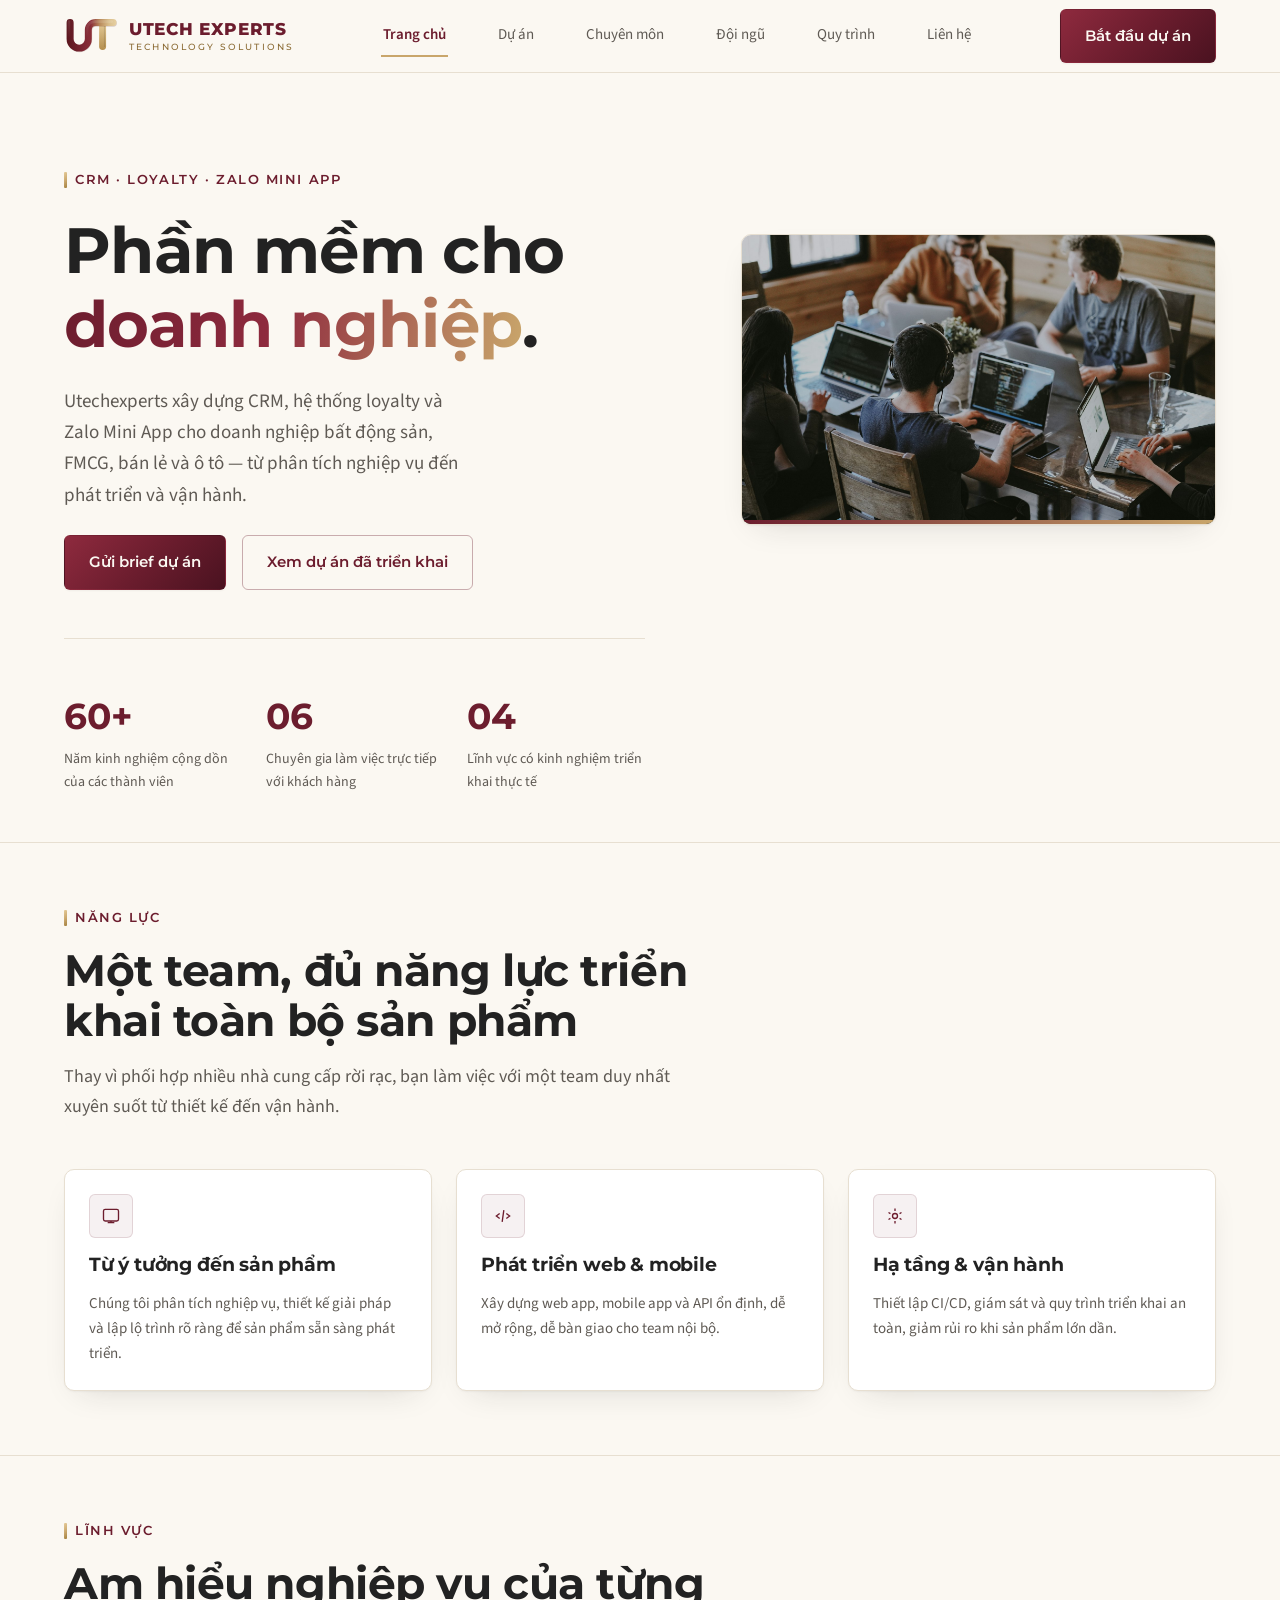
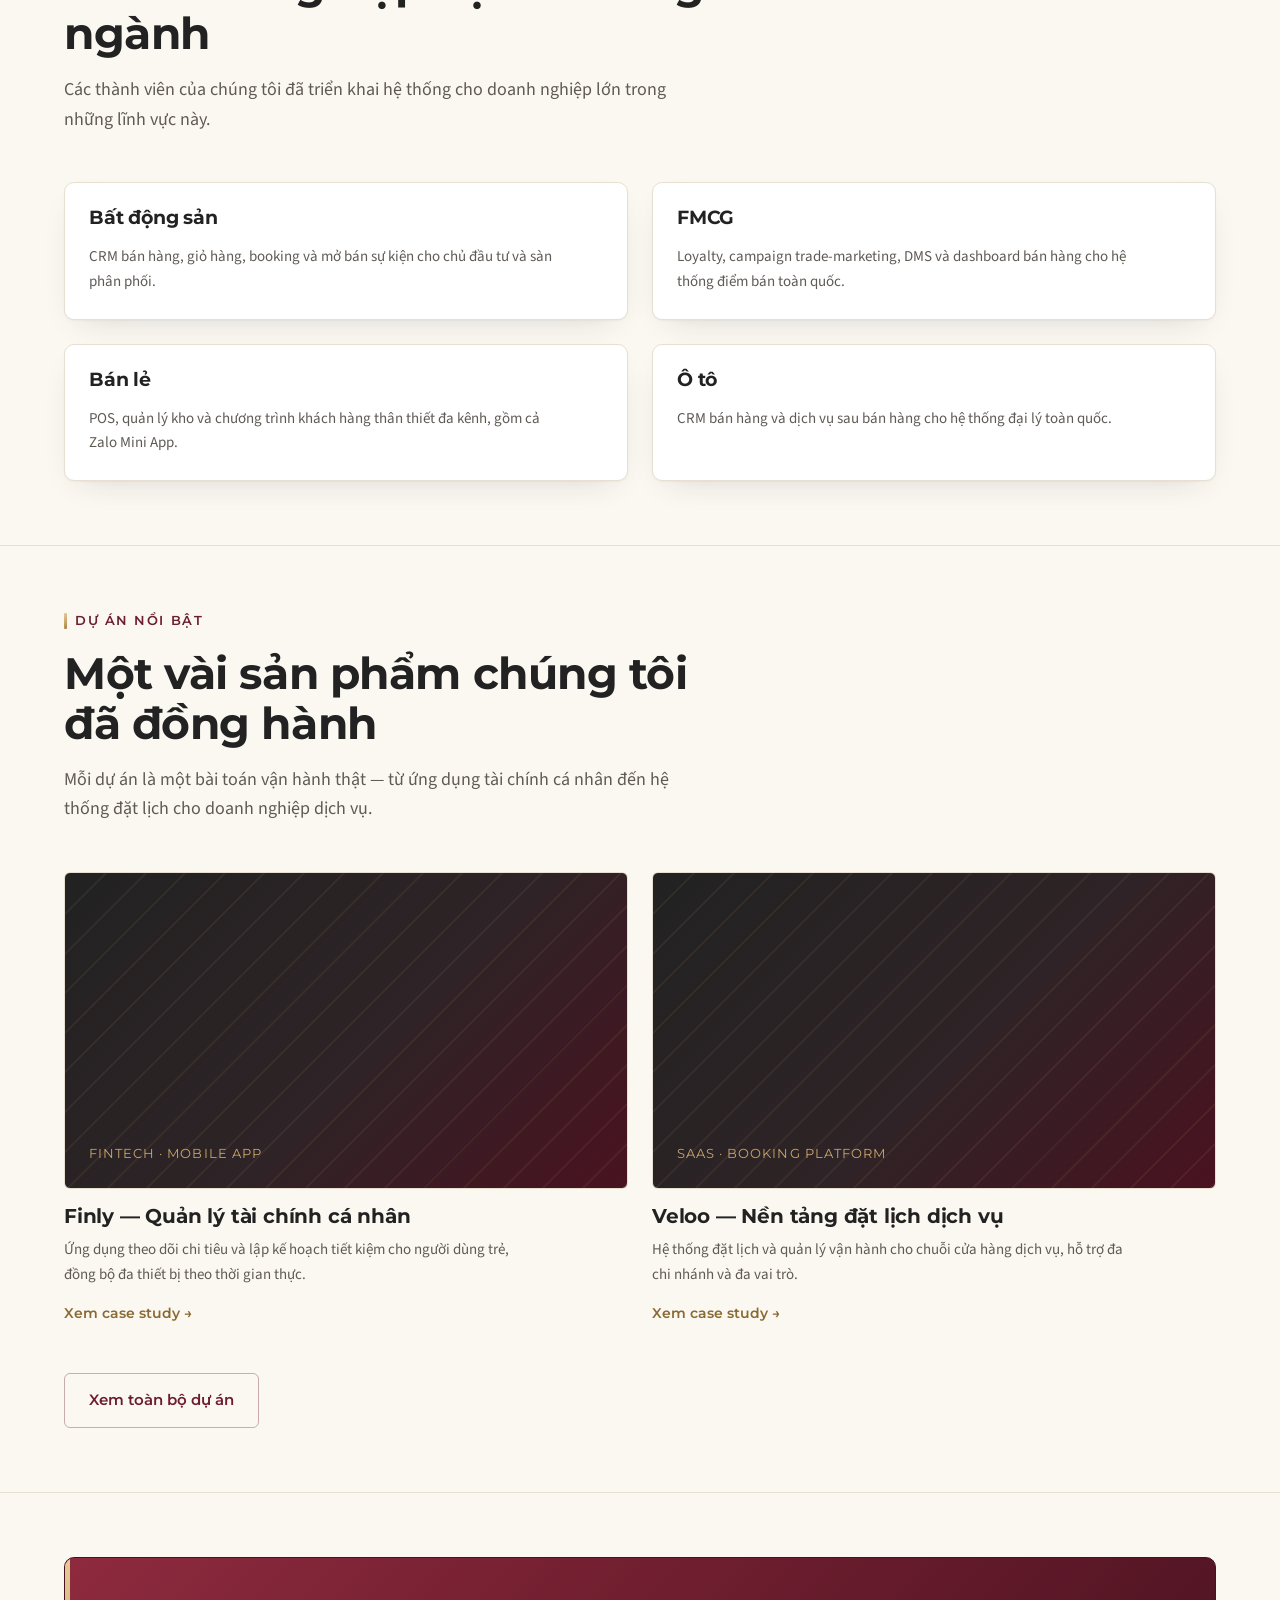
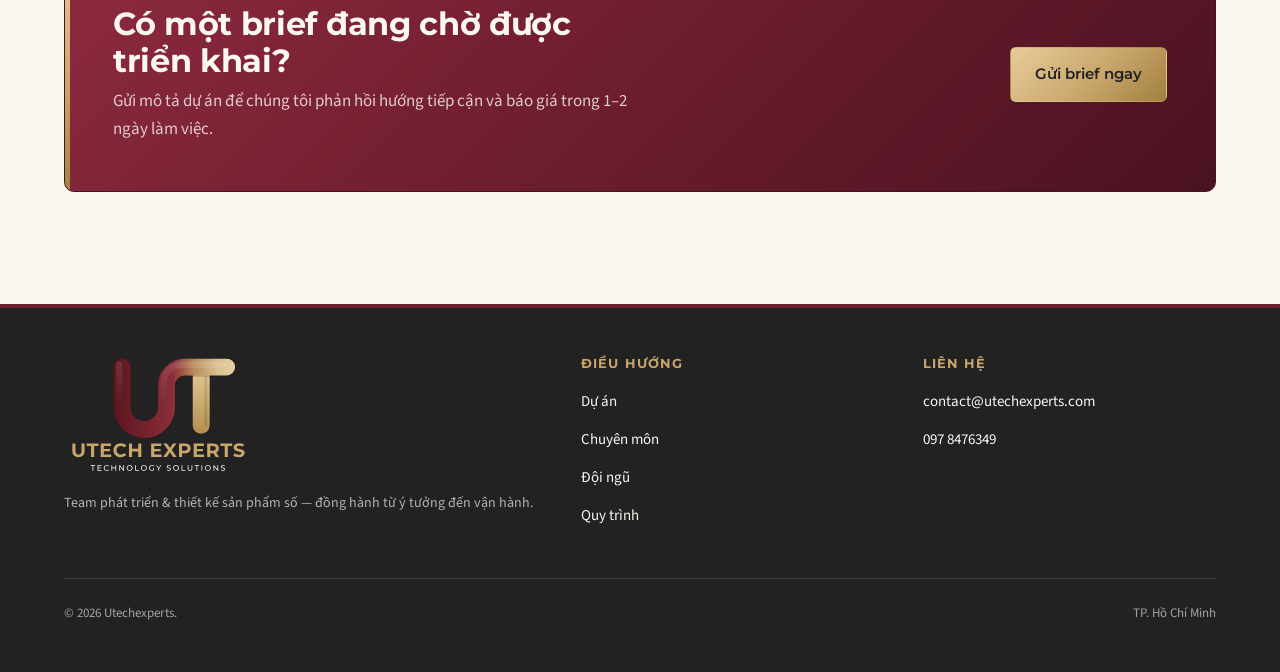
==== commit ab0b7d00: "Use the official UTech Experts logo files Replace the redrawn monogram with the supplied mark in the" ====
--- a/index.html
+++ b/index.html
@@ -6,13 +6,13 @@
 <title>Utechexperts — Đối tác phát triển sản phẩm số</title>
 <meta name="description" content="Utechexperts xây dựng CRM, hệ thống loyalty và Zalo Mini App cho doanh nghiệp, từ phân tích nghiệp vụ đến phát triển và vận hành." />
 <link rel="icon" href="assets/favicon.svg" type="image/svg+xml" />
-<link rel="apple-touch-icon" href="assets/apple-touch-icon.png" />
+<link rel="apple-touch-icon" href="assets/apple-touch-icon.png?v=3" />
 <meta property="og:type" content="website" />
 <meta property="og:site_name" content="Utechexperts" />
 <meta property="og:title" content="Utechexperts — Đối tác phát triển sản phẩm số" />
 <meta property="og:description" content="Utechexperts xây dựng CRM, hệ thống loyalty và Zalo Mini App cho doanh nghiệp, từ phân tích nghiệp vụ đến phát triển và vận hành." />
 <meta property="og:url" content="https://utechexperts.com/" />
-<meta property="og:image" content="https://utechexperts.com/assets/og-image.png" />
+<meta property="og:image" content="https://utechexperts.com/assets/og-image.png?v=3" />
 <meta property="og:image:width" content="1200" />
 <meta property="og:image:height" content="630" />
 <meta name="twitter:card" content="summary_large_image" />
@@ -20,14 +20,14 @@
 <link rel="preconnect" href="https://fonts.gstatic.com" crossorigin />
 <link href="https://fonts.googleapis.com/css2?family=Montserrat:wght@500;600;700;800&family=Source+Sans+3:wght@300;400;600&display=swap" rel="stylesheet" />
 <meta name="theme-color" content="#6C1D2E" />
-<link rel="stylesheet" href="styles.css?v=brand-2326" />
+<link rel="stylesheet" href="styles.css?v=brand2-0020" />
 </head>
 <body>
 <a class="skip-link" href="#main">Bỏ qua, đến nội dung chính</a>
 
 <header class="site-header">
   <div class="wrap">
-    <a class="brand" href="index.html" aria-label="Utechexperts — Trang chủ"><img class="brand-logo" src="assets/logo-mark.svg" width="46" height="36" alt="" /><span class="brand-text"><span class="brand-name">UTECH EXPERTS</span><span class="brand-tag">Technology Solutions</span></span></a>
+    <a class="brand" href="index.html" aria-label="Utechexperts — Trang chủ"><img class="brand-logo" src="assets/logo-mark.svg" width="55" height="36" alt="" /><span class="brand-text"><span class="brand-name">UTECH EXPERTS</span><span class="brand-tag">Technology Solutions</span></span></a>
     <nav class="nav-links" aria-label="Điều hướng chính">
       <a href="index.html" aria-current="page">Trang chủ</a>
       <a href="projects.html">Dự án</a>
@@ -201,7 +201,7 @@
   <div class="wrap">
     <div class="footer-grid">
       <div class="footer-brand">
-        <a class="brand" href="index.html" aria-label="Utechexperts — Trang chủ"><img class="brand-logo" src="assets/logo-mark.svg" width="46" height="36" alt="" /><span class="brand-text"><span class="brand-name">UTECH EXPERTS</span><span class="brand-tag">Technology Solutions</span></span></a>
+        <a class="brand brand--full" href="index.html" aria-label="Utechexperts — Trang chủ"><img src="assets/logo-full-dark.svg" width="188" height="120" alt="UTECH EXPERTS — Technology Solutions" /></a>
         <p>Team phát triển &amp; thiết kế sản phẩm số — đồng hành từ ý tưởng đến vận hành.</p>
       </div>
       <div class="footer-col">
@@ -228,6 +228,6 @@
   </div>
 </footer>
 
-<script src="script.js?v=brand-2326" defer></script>
+<script src="script.js?v=brand2-0020" defer></script>
 </body>
 </html>
--- a/styles.css
+++ b/styles.css
@@ -198,7 +198,8 @@
   text-decoration: none;
   white-space: nowrap;
 }
-.brand-logo { display: block; width: 46px; height: 36px; flex: none; }
+.brand-logo { display: block; width: 55px; height: 36px; flex: none; }
+.brand--full img { display: block; width: 188px; height: auto; }
 .brand-text { display: flex; flex-direction: column; line-height: 1; gap: 4px; }
 .brand-name {
   font-family: var(--font-display);
@@ -699,7 +700,7 @@
 
 @media (max-width: 480px) {
   .form-card { padding: 12px; }
-  .brand-logo { width: 40px; height: 31px; }
+  .brand-logo { width: 49px; height: 32px; }
   .brand-name { font-size: 15px; }
   .wrap { padding: 0 var(--gap-sm); }
   .team-grid { grid-template-columns: 1fr; }
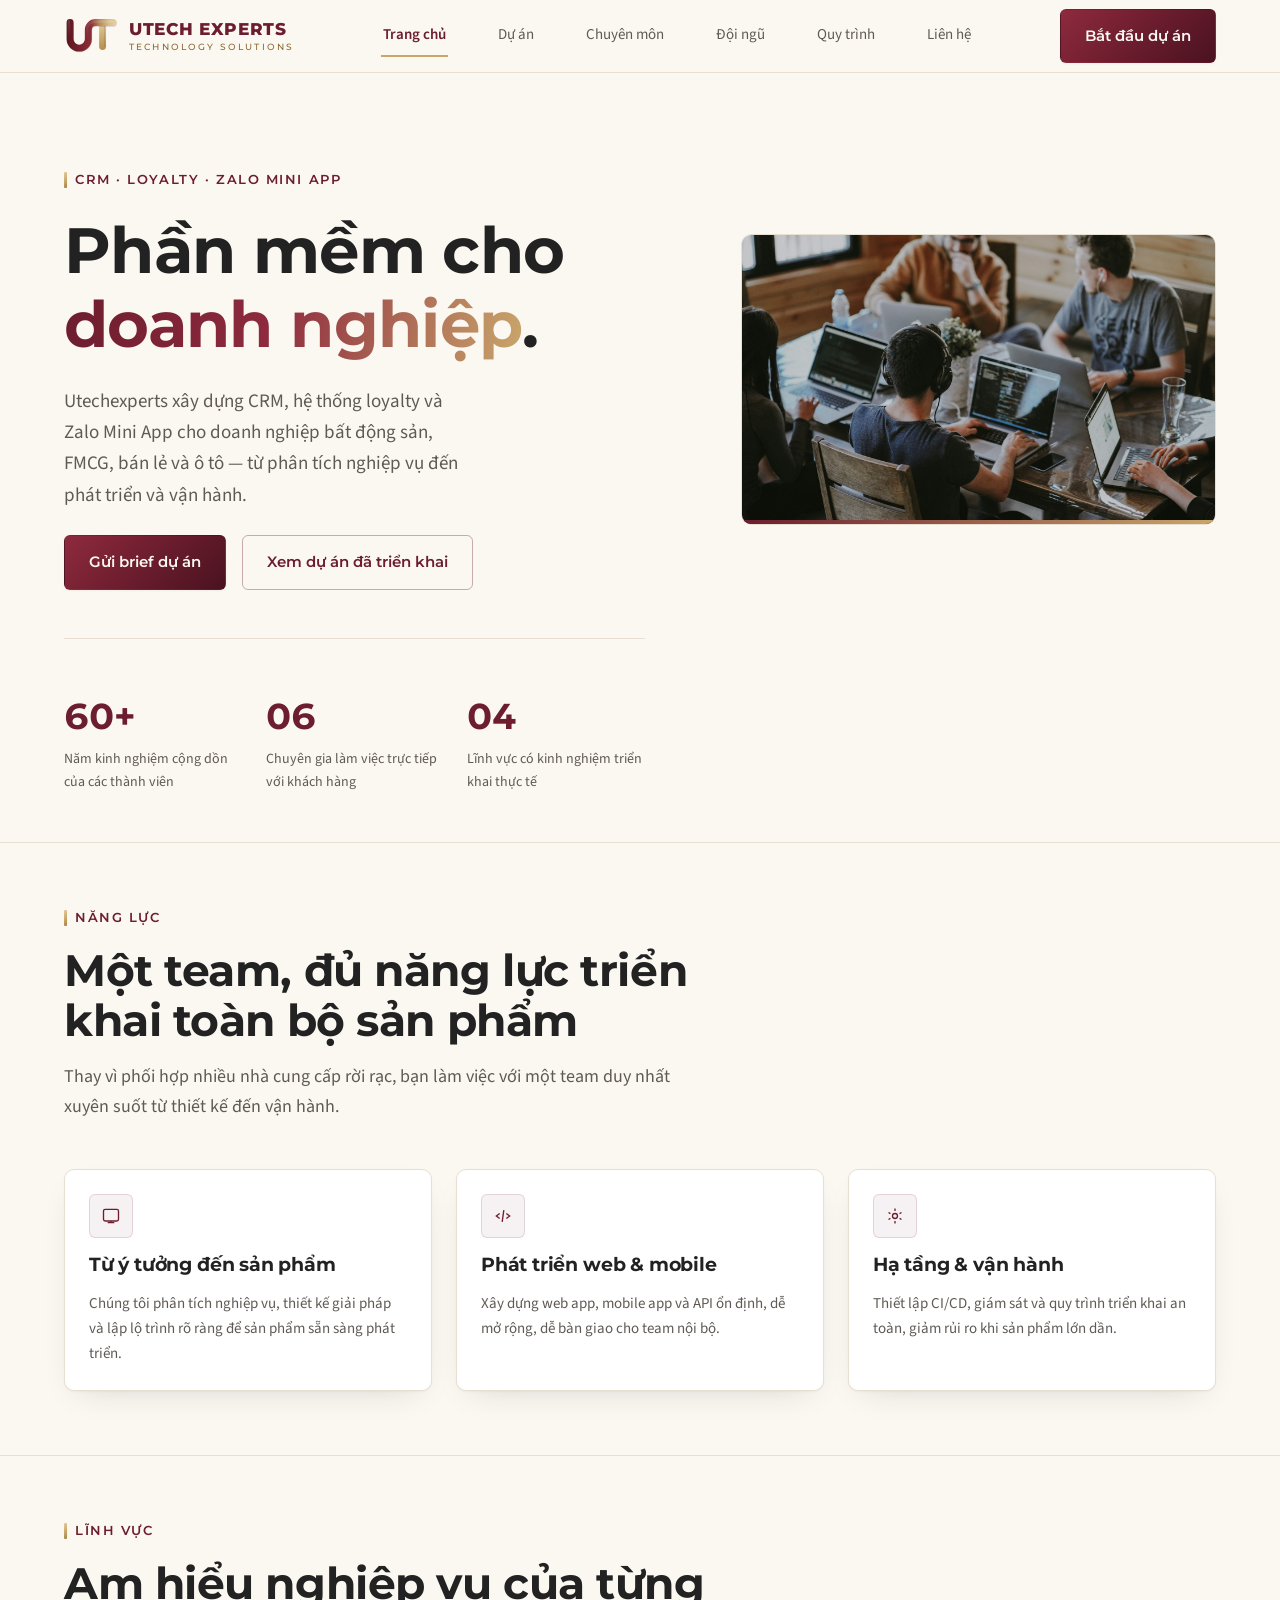
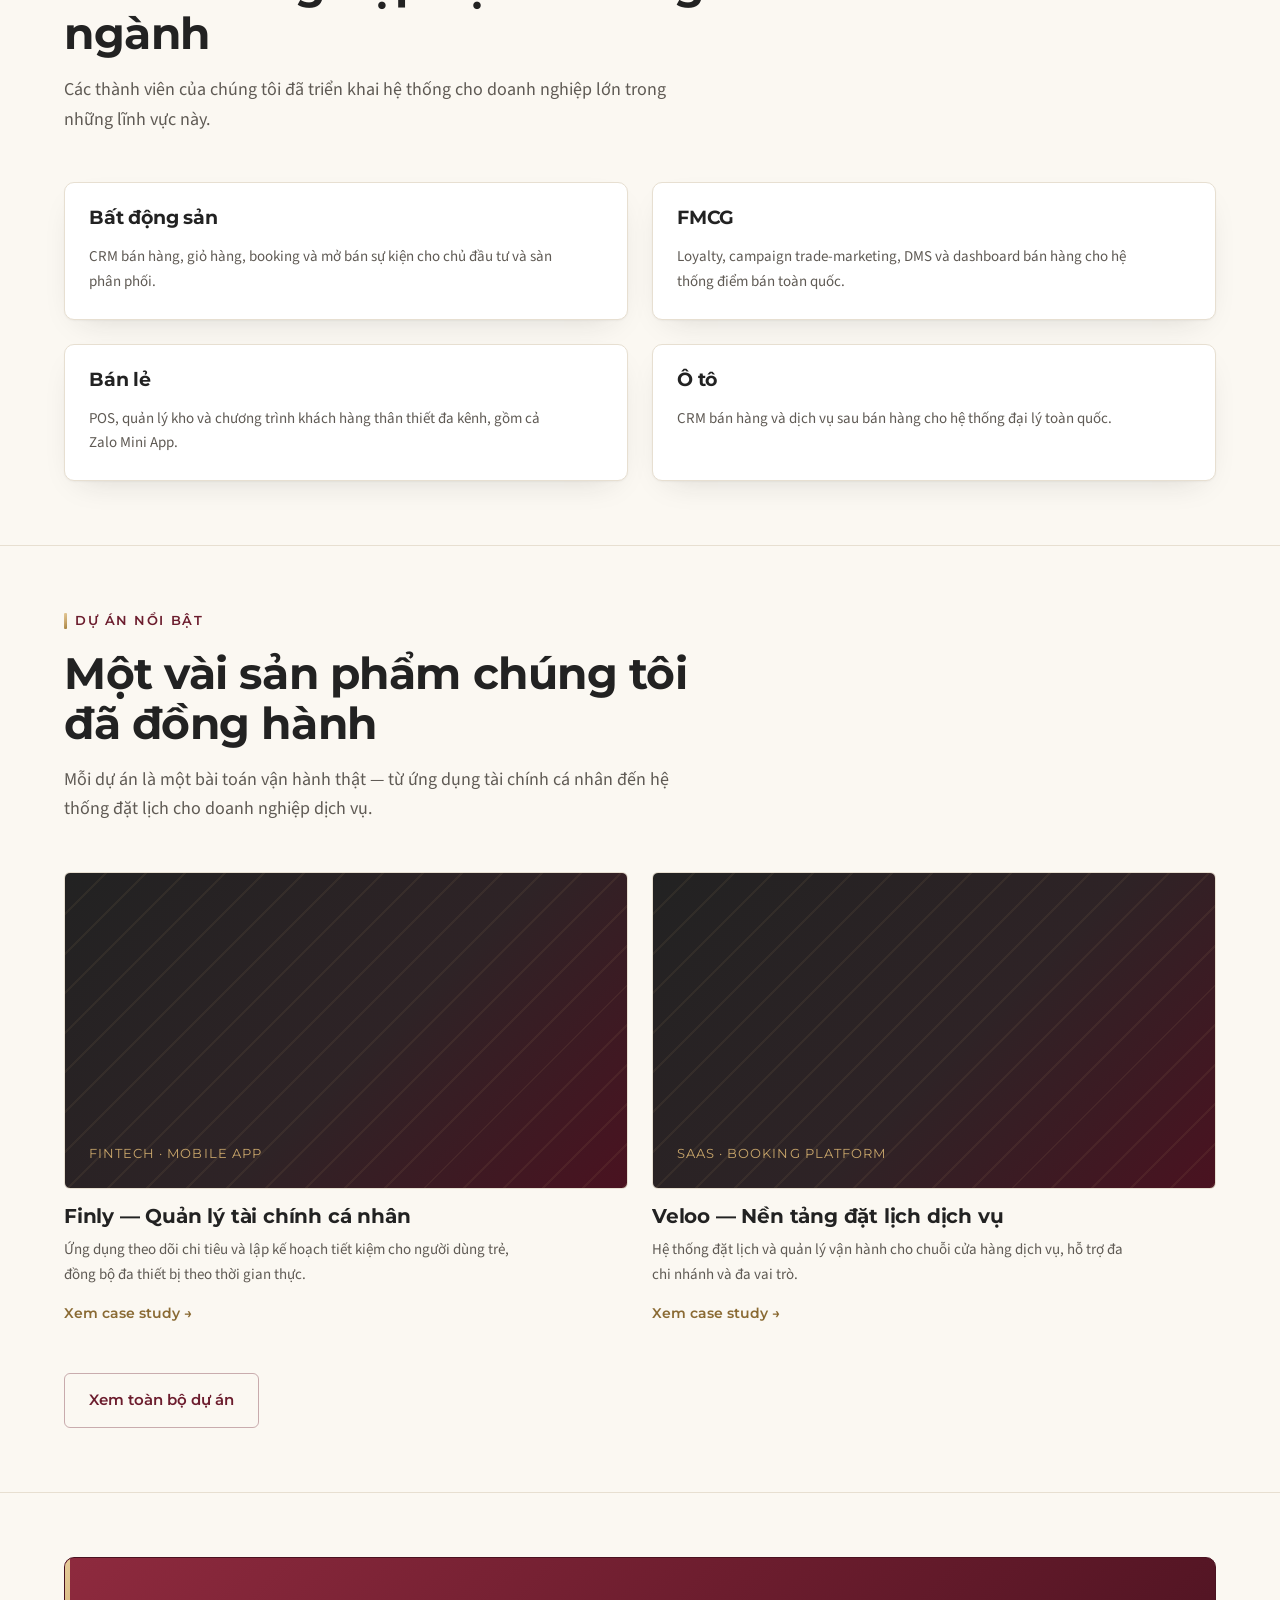
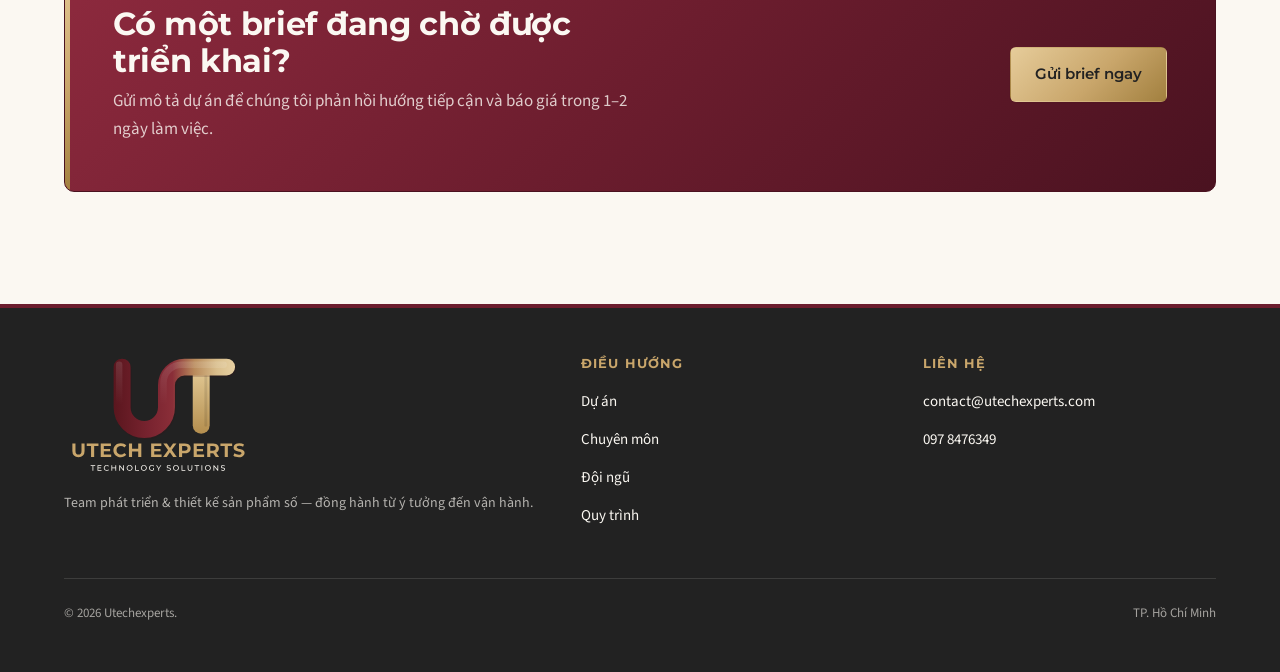
==== commit 4f100ea4: "Add scroll effects Stagger fade-ups as sections enter, draw the gold eyebrow bar, play the home hero" ====
--- a/index.html
+++ b/index.html
@@ -20,7 +20,7 @@
 <link rel="preconnect" href="https://fonts.gstatic.com" crossorigin />
 <link href="https://fonts.googleapis.com/css2?family=Montserrat:wght@500;600;700;800&family=Source+Sans+3:wght@300;400;600&display=swap" rel="stylesheet" />
 <meta name="theme-color" content="#6C1D2E" />
-<link rel="stylesheet" href="styles.css?v=brand2-0020" />
+<link rel="stylesheet" href="styles.css?v=motion-1112" />
 </head>
 <body>
 <a class="skip-link" href="#main">Bỏ qua, đến nội dung chính</a>
@@ -228,6 +228,6 @@
   </div>
 </footer>
 
-<script src="script.js?v=brand2-0020" defer></script>
+<script src="script.js?v=motion-1112" defer></script>
 </body>
 </html>
--- a/styles.css
+++ b/styles.css
@@ -652,9 +652,71 @@
 
 /* ---------- Reveal-on-scroll (progressive, respects reduced motion) ---------- */
 .reveal { opacity: 1; transform: none; }
+
+/* Scroll progress line under the sticky header (element added by script.js) */
+.site-header { transition: box-shadow var(--dur-md) var(--ease-out); }
+.site-header.is-scrolled { box-shadow: 0 10px 28px -18px rgba(34, 34, 34, 0.35); }
+.scroll-progress {
+  position: absolute;
+  left: 0;
+  right: 0;
+  bottom: -1px;
+  height: 2px;
+  background: linear-gradient(90deg, var(--burgundy), var(--burgundy-light) 40%, var(--gold));
+  transform-origin: 0 50%;
+  transform: scaleX(var(--scroll-progress, 0));
+  pointer-events: none;
+}
+
+.stat-num { font-variant-numeric: tabular-nums; }
+.hero-media img { transform: translate3d(0, var(--parallax, 0px), 0) scale(1.08); will-change: transform; }
+
 @media (prefers-reduced-motion: no-preference) {
-  .reveal { opacity: 0; transform: translateY(16px); transition: opacity var(--dur-md) var(--ease-out), transform var(--dur-md) var(--ease-out); }
+  /* Fade-up on scroll; script.js staggers siblings via --reveal-delay */
+  .reveal {
+    opacity: 0;
+    transform: translateY(28px);
+    transition:
+      opacity 700ms var(--ease-out) var(--reveal-delay, 0ms),
+      transform 900ms var(--ease-out) var(--reveal-delay, 0ms),
+      translate var(--dur-sm) var(--ease-out),
+      box-shadow var(--dur-sm) var(--ease-out),
+      border-color var(--dur-sm) var(--ease-out);
+  }
   .reveal.is-visible { opacity: 1; transform: none; }
+
+  /* Gold eyebrow bar draws in after its heading appears */
+  .reveal .eyebrow::before { transform: scaleY(0); transform-origin: 50% 100%; transition: transform 500ms var(--ease-out) calc(var(--reveal-delay, 0ms) + 300ms); }
+  .reveal.is-visible .eyebrow::before { transform: scaleY(1); }
+
+  /* Home hero plays on load rather than on scroll */
+  .hero-copy:not(.reveal) > * { animation: hero-rise 900ms var(--ease-out) both; }
+  .hero-copy:not(.reveal) > :nth-child(2) { animation-delay: 90ms; }
+  .hero-copy:not(.reveal) > :nth-child(3) { animation-delay: 180ms; }
+  .hero-copy:not(.reveal) > :nth-child(4) { animation-delay: 270ms; }
+  .hero-media:not(.reveal) { animation: hero-unveil 1200ms var(--ease-out) 200ms both; }
+
+  /* Cards lift slightly on hover */
+  .card, .project-card { transition: translate var(--dur-sm) var(--ease-out), box-shadow var(--dur-sm) var(--ease-out), border-color var(--dur-sm) var(--ease-out); }
+  .card.reveal, .project-card.reveal {
+    transition:
+      opacity 700ms var(--ease-out) var(--reveal-delay, 0ms),
+      transform 900ms var(--ease-out) var(--reveal-delay, 0ms),
+      translate var(--dur-sm) var(--ease-out),
+      box-shadow var(--dur-sm) var(--ease-out),
+      border-color var(--dur-sm) var(--ease-out);
+  }
+  .card:hover, .project-card:hover { translate: 0 -4px; }
+  .card:hover { box-shadow: 0 2px 4px rgba(34, 34, 34, 0.04), 0 22px 40px -20px rgba(108, 29, 46, 0.28); border-color: rgba(201, 166, 107, 0.55); }
+}
+
+@keyframes hero-rise {
+  from { opacity: 0; transform: translateY(24px); }
+  to { opacity: 1; transform: none; }
+}
+@keyframes hero-unveil {
+  from { opacity: 0; clip-path: inset(0 0 100% 0 round var(--radius-lg)); }
+  to { opacity: 1; clip-path: inset(0 0 0 0 round var(--radius-lg)); }
 }
 
 /* ---------- Responsive ---------- */
